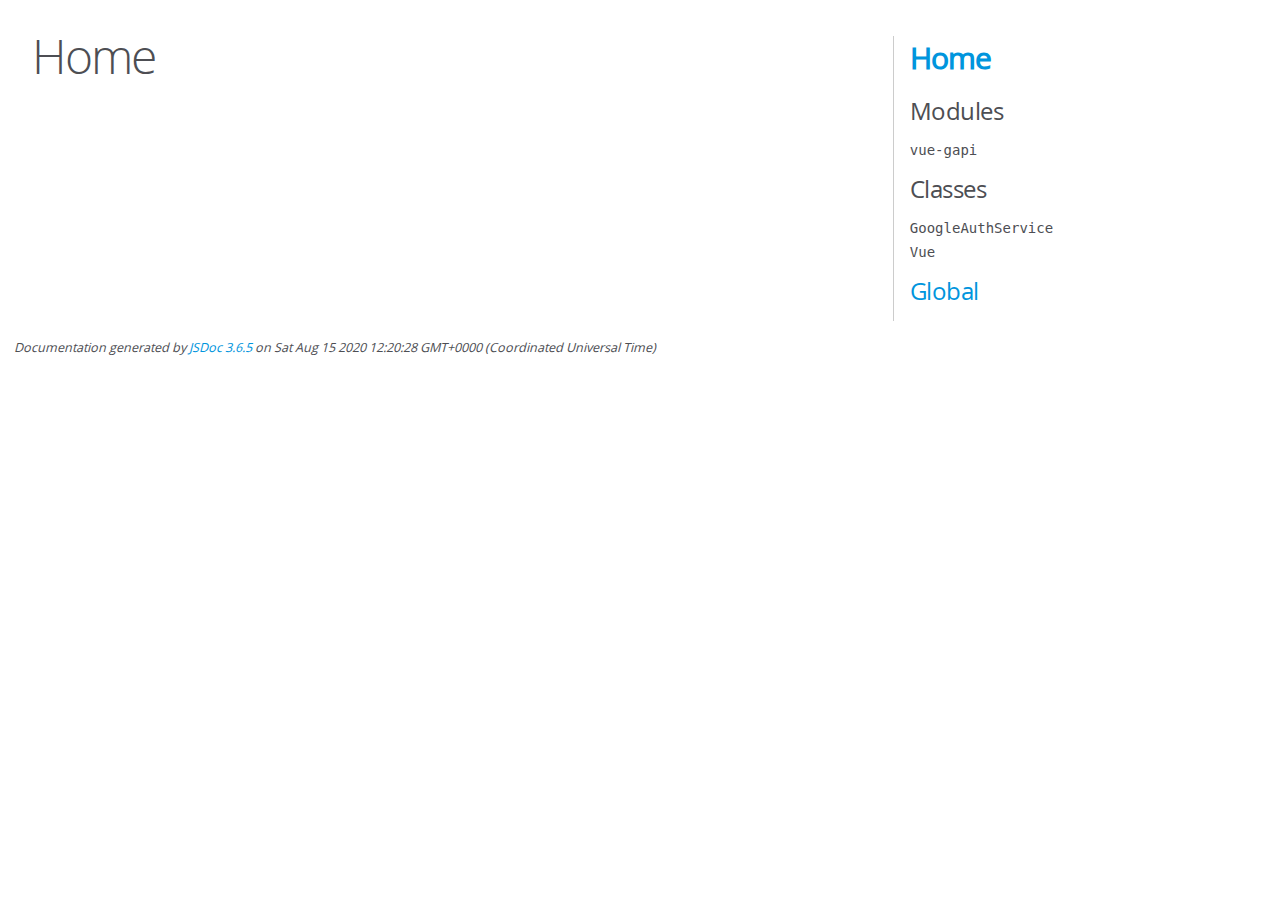
==== index.html @ 387980b5 "deploy: 84fd0c961d3b32c28e4f4c98e8c15aa52919870b" ====
<!DOCTYPE html>
<html lang="en">
<head>
    <meta charset="utf-8">
    <title>JSDoc: Home</title>

    <script src="scripts/prettify/prettify.js"> </script>
    <script src="scripts/prettify/lang-css.js"> </script>
    <!--[if lt IE 9]>
      <script src="//html5shiv.googlecode.com/svn/trunk/html5.js"></script>
    <![endif]-->
    <link type="text/css" rel="stylesheet" href="styles/prettify-tomorrow.css">
    <link type="text/css" rel="stylesheet" href="styles/jsdoc-default.css">
</head>

<body>

<div id="main">

    <h1 class="page-title">Home</h1>

    



    


    <h3> </h3>










    









</div>

<nav>
    <h2><a href="index.html">Home</a></h2><h3>Modules</h3><ul><li><a href="module-vue-gapi.html">vue-gapi</a></li></ul><h3>Classes</h3><ul><li><a href="GoogleAuthService.html">GoogleAuthService</a></li><li><a href="Vue.html">Vue</a></li></ul><h3><a href="global.html">Global</a></h3>
</nav>

<br class="clear">

<footer>
    Documentation generated by <a href="https://github.com/jsdoc/jsdoc">JSDoc 3.6.5</a> on Sat Aug 15 2020 12:20:28 GMT+0000 (Coordinated Universal Time)
</footer>

<script> prettyPrint(); </script>
<script src="scripts/linenumber.js"> </script>
</body>
</html>
---- styles/prettify-tomorrow.css ----
/* Tomorrow Theme */
/* Original theme - https://github.com/chriskempson/tomorrow-theme */
/* Pretty printing styles. Used with prettify.js. */
/* SPAN elements with the classes below are added by prettyprint. */
/* plain text */
.pln {
  color: #4d4d4c; }

@media screen {
  /* string content */
  .str {
    color: #718c00; }

  /* a keyword */
  .kwd {
    color: #8959a8; }

  /* a comment */
  .com {
    color: #8e908c; }

  /* a type name */
  .typ {
    color: #4271ae; }

  /* a literal value */
  .lit {
    color: #f5871f; }

  /* punctuation */
  .pun {
    color: #4d4d4c; }

  /* lisp open bracket */
  .opn {
    color: #4d4d4c; }

  /* lisp close bracket */
  .clo {
    color: #4d4d4c; }

  /* a markup tag name */
  .tag {
    color: #c82829; }

  /* a markup attribute name */
  .atn {
    color: #f5871f; }

  /* a markup attribute value */
  .atv {
    color: #3e999f; }

  /* a declaration */
  .dec {
    color: #f5871f; }

  /* a variable name */
  .var {
    color: #c82829; }

  /* a function name */
  .fun {
    color: #4271ae; } }
/* Use higher contrast and text-weight for printable form. */
@media print, projection {
  .str {
    color: #060; }

  .kwd {
    color: #006;
    font-weight: bold; }

  .com {
    color: #600;
    font-style: italic; }

  .typ {
    color: #404;
    font-weight: bold; }

  .lit {
    color: #044; }

  .pun, .opn, .clo {
    color: #440; }

  .tag {
    color: #006;
    font-weight: bold; }

  .atn {
    color: #404; }

  .atv {
    color: #060; } }
/* Style */
/*
pre.prettyprint {
  background: white;
  font-family: Consolas, Monaco, 'Andale Mono', monospace;
  font-size: 12px;
  line-height: 1.5;
  border: 1px solid #ccc;
  padding: 10px; }
*/

/* Specify class=linenums on a pre to get line numbering */
ol.linenums {
  margin-top: 0;
  margin-bottom: 0; }

/* IE indents via margin-left */
li.L0,
li.L1,
li.L2,
li.L3,
li.L4,
li.L5,
li.L6,
li.L7,
li.L8,
li.L9 {
  /* */ }

/* Alternate shading for lines */
li.L1,
li.L3,
li.L5,
li.L7,
li.L9 {
  /* */ }
---- styles/jsdoc-default.css ----
@font-face {
    font-family: 'Open Sans';
    font-weight: normal;
    font-style: normal;
    src: url('../fonts/OpenSans-Regular-webfont.eot');
    src:
        local('Open Sans'),
        local('OpenSans'),
        url('../fonts/OpenSans-Regular-webfont.eot?#iefix') format('embedded-opentype'),
        url('../fonts/OpenSans-Regular-webfont.woff') format('woff'),
        url('../fonts/OpenSans-Regular-webfont.svg#open_sansregular') format('svg');
}

@font-face {
    font-family: 'Open Sans Light';
    font-weight: normal;
    font-style: normal;
    src: url('../fonts/OpenSans-Light-webfont.eot');
    src:
        local('Open Sans Light'),
        local('OpenSans Light'),
        url('../fonts/OpenSans-Light-webfont.eot?#iefix') format('embedded-opentype'),
        url('../fonts/OpenSans-Light-webfont.woff') format('woff'),
        url('../fonts/OpenSans-Light-webfont.svg#open_sanslight') format('svg');
}

html
{
    overflow: auto;
    background-color: #fff;
    font-size: 14px;
}

body
{
    font-family: 'Open Sans', sans-serif;
    line-height: 1.5;
    color: #4d4e53;
    background-color: white;
}

a, a:visited, a:active {
    color: #0095dd;
    text-decoration: none;
}

a:hover {
    text-decoration: underline;
}

header
{
    display: block;
    padding: 0px 4px;
}

tt, code, kbd, samp {
    font-family: Consolas, Monaco, 'Andale Mono', monospace;
}

.class-description {
    font-size: 130%;
    line-height: 140%;
    margin-bottom: 1em;
    margin-top: 1em;
}

.class-description:empty {
    margin: 0;
}

#main {
    float: left;
    width: 70%;
}

article dl {
    margin-bottom: 40px;
}

article img {
  max-width: 100%;
}

section
{
    display: block;
    background-color: #fff;
    padding: 12px 24px;
    border-bottom: 1px solid #ccc;
    margin-right: 30px;
}

.variation {
    display: none;
}

.signature-attributes {
    font-size: 60%;
    color: #aaa;
    font-style: italic;
    font-weight: lighter;
}

nav
{
    display: block;
    float: right;
    margin-top: 28px;
    width: 30%;
    box-sizing: border-box;
    border-left: 1px solid #ccc;
    padding-left: 16px;
}

nav ul {
    font-family: 'Lucida Grande', 'Lucida Sans Unicode', arial, sans-serif;
    font-size: 100%;
    line-height: 17px;
    padding: 0;
    margin: 0;
    list-style-type: none;
}

nav ul a, nav ul a:visited, nav ul a:active {
    font-family: Consolas, Monaco, 'Andale Mono', monospace;
    line-height: 18px;
    color: #4D4E53;
}

nav h3 {
    margin-top: 12px;
}

nav li {
    margin-top: 6px;
}

footer {
    display: block;
    padding: 6px;
    margin-top: 12px;
    font-style: italic;
    font-size: 90%;
}

h1, h2, h3, h4 {
    font-weight: 200;
    margin: 0;
}

h1
{
    font-family: 'Open Sans Light', sans-serif;
    font-size: 48px;
    letter-spacing: -2px;
    margin: 12px 24px 20px;
}

h2, h3.subsection-title
{
    font-size: 30px;
    font-weight: 700;
    letter-spacing: -1px;
    margin-bottom: 12px;
}

h3
{
    font-size: 24px;
    letter-spacing: -0.5px;
    margin-bottom: 12px;
}

h4
{
    font-size: 18px;
    letter-spacing: -0.33px;
    margin-bottom: 12px;
    color: #4d4e53;
}

h5, .container-overview .subsection-title
{
    font-size: 120%;
    font-weight: bold;
    letter-spacing: -0.01em;
    margin: 8px 0 3px 0;
}

h6
{
    font-size: 100%;
    letter-spacing: -0.01em;
    margin: 6px 0 3px 0;
    font-style: italic;
}

table
{
    border-spacing: 0;
    border: 0;
    border-collapse: collapse;
}

td, th
{
    border: 1px solid #ddd;
    margin: 0px;
    text-align: left;
    vertical-align: top;
    padding: 4px 6px;
    display: table-cell;
}

thead tr
{
    background-color: #ddd;
    font-weight: bold;
}

th { border-right: 1px solid #aaa; }
tr > th:last-child { border-right: 1px solid #ddd; }

.ancestors, .attribs { color: #999; }
.ancestors a, .attribs a
{
    color: #999 !important;
    text-decoration: none;
}

.clear
{
    clear: both;
}

.important
{
    font-weight: bold;
    color: #950B02;
}

.yes-def {
    text-indent: -1000px;
}

.type-signature {
    color: #aaa;
}

.name, .signature {
    font-family: Consolas, Monaco, 'Andale Mono', monospace;
}

.details { margin-top: 14px; border-left: 2px solid #DDD; }
.details dt { width: 120px; float: left; padding-left: 10px;  padding-top: 6px; }
.details dd { margin-left: 70px; }
.details ul { margin: 0; }
.details ul { list-style-type: none; }
.details li { margin-left: 30px; padding-top: 6px; }
.details pre.prettyprint { margin: 0 }
.details .object-value { padding-top: 0; }

.description {
    margin-bottom: 1em;
    margin-top: 1em;
}

.code-caption
{
    font-style: italic;
    font-size: 107%;
    margin: 0;
}

.source
{
    border: 1px solid #ddd;
    width: 80%;
    overflow: auto;
}

.prettyprint.source {
    width: inherit;
}

.source code
{
    font-size: 100%;
    line-height: 18px;
    display: block;
    padding: 4px 12px;
    margin: 0;
    background-color: #fff;
    color: #4D4E53;
}

.prettyprint code span.line
{
  display: inline-block;
}

.prettyprint.linenums
{
  padding-left: 70px;
  -webkit-user-select: none;
  -moz-user-select: none;
  -ms-user-select: none;
  user-select: none;
}

.prettyprint.linenums ol
{
  padding-left: 0;
}

.prettyprint.linenums li
{
  border-left: 3px #ddd solid;
}

.prettyprint.linenums li.selected,
.prettyprint.linenums li.selected *
{
  background-color: lightyellow;
}

.prettyprint.linenums li *
{
  -webkit-user-select: text;
  -moz-user-select: text;
  -ms-user-select: text;
  user-select: text;
}

.params .name, .props .name, .name code {
    color: #4D4E53;
    font-family: Consolas, Monaco, 'Andale Mono', monospace;
    font-size: 100%;
}

.params td.description > p:first-child,
.props td.description > p:first-child
{
    margin-top: 0;
    padding-top: 0;
}

.params td.description > p:last-child,
.props td.description > p:last-child
{
    margin-bottom: 0;
    padding-bottom: 0;
}

.disabled {
    color: #454545;
}
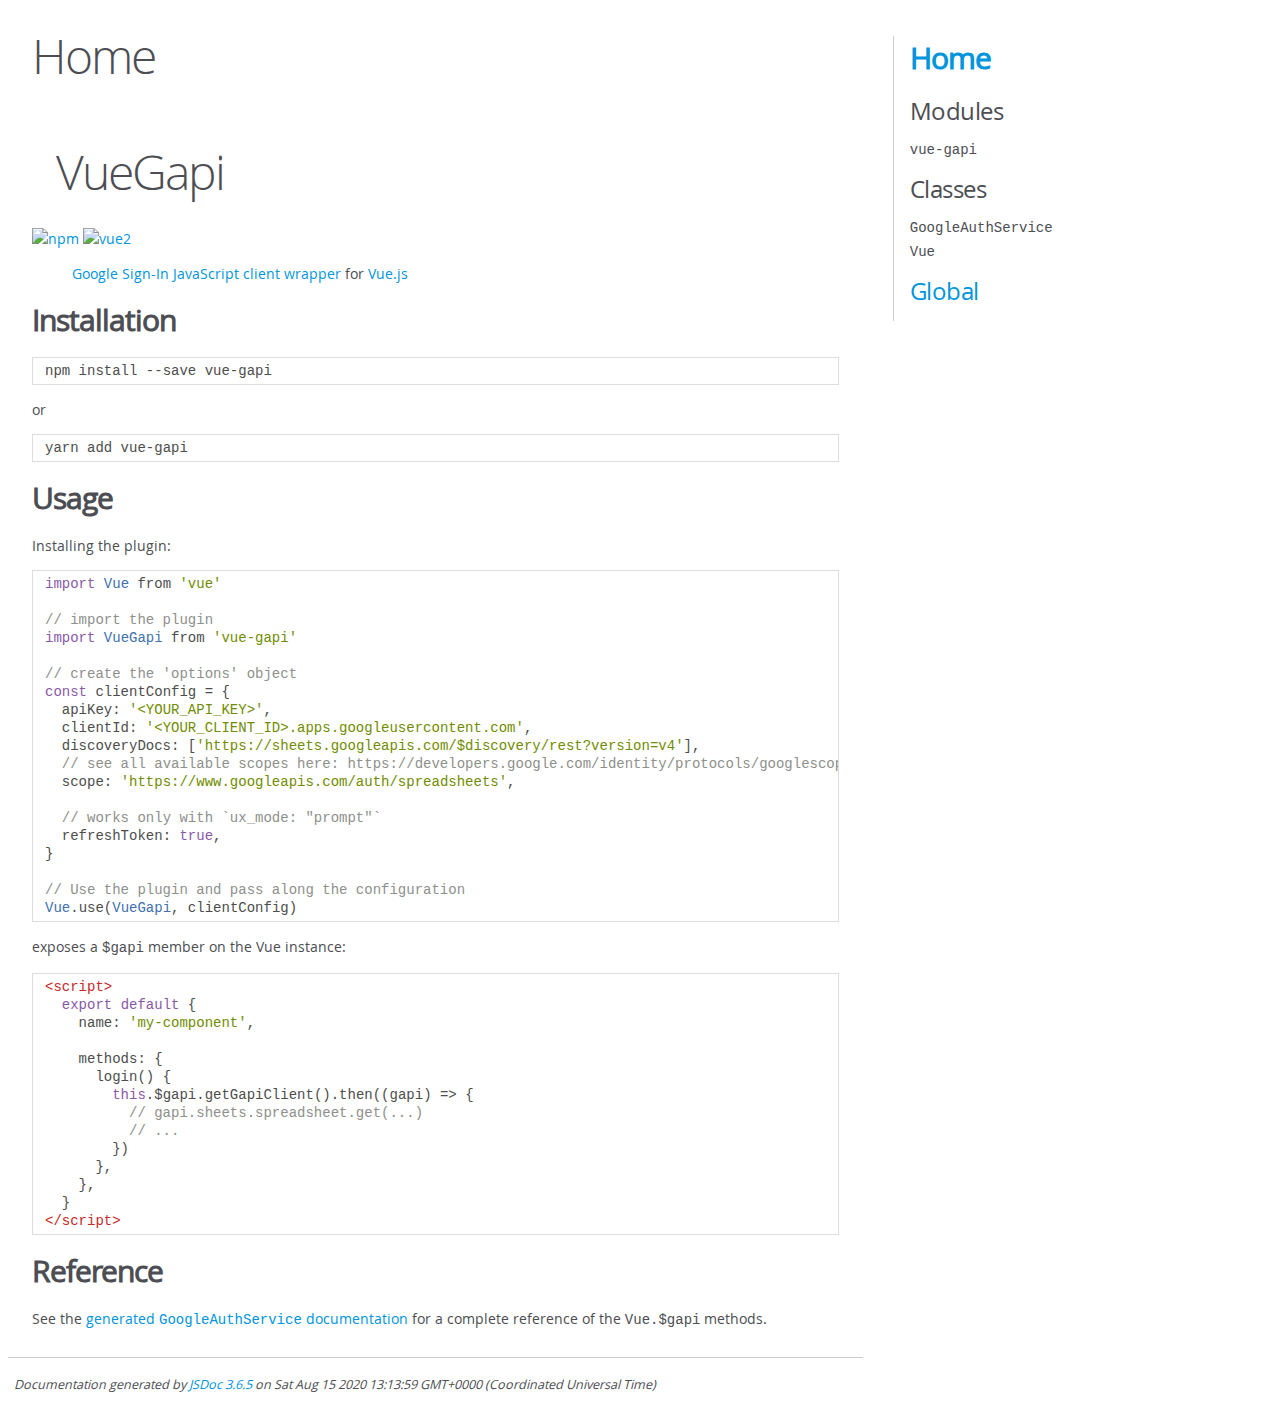
==== commit a07c7d15: "deploy: 33e2c3df6f1a7918d805e87d546f3a8f64fcd9fc" ====
--- a/index.html
+++ b/index.html
@@ -42,6 +42,61 @@
 
 
 
+    <section>
+        <article><h1>VueGapi</h1>
+<p><a href="https://www.npmjs.com/package/vue-gapi"><img src="https://img.shields.io/npm/v/vue-gapi.svg" alt="npm"></a> <a href="https://vuejs.org/"><img src="https://img.shields.io/badge/vue-2.x-brightgreen.svg" alt="vue2"></a></p>
+<blockquote>
+<p><a href="https://developers.google.com/identity/sign-in/web/reference">Google Sign-In JavaScript client wrapper</a> for <a href="https://vuejs.org/">Vue.js</a></p>
+</blockquote>
+<h2>Installation</h2>
+<pre class="prettyprint source lang-bash"><code>npm install --save vue-gapi
+</code></pre>
+<p>or</p>
+<pre class="prettyprint source"><code>yarn add vue-gapi
+</code></pre>
+<h2>Usage</h2>
+<p>Installing the plugin:</p>
+<pre class="prettyprint source lang-js"><code>import Vue from 'vue'
+
+// import the plugin
+import VueGapi from 'vue-gapi'
+
+// create the 'options' object
+const clientConfig = {
+  apiKey: '&lt;YOUR_API_KEY>',
+  clientId: '&lt;YOUR_CLIENT_ID>.apps.googleusercontent.com',
+  discoveryDocs: ['https://sheets.googleapis.com/$discovery/rest?version=v4'],
+  // see all available scopes here: https://developers.google.com/identity/protocols/googlescopes'
+  scope: 'https://www.googleapis.com/auth/spreadsheets',
+
+  // works only with `ux_mode: &quot;prompt&quot;`
+  refreshToken: true,
+}
+
+// Use the plugin and pass along the configuration
+Vue.use(VueGapi, clientConfig)
+</code></pre>
+<p>exposes a <code>$gapi</code> member on the Vue instance:</p>
+<pre class="prettyprint source lang-html"><code>&lt;script>
+  export default {
+    name: 'my-component',
+
+    methods: {
+      login() {
+        this.$gapi.getGapiClient().then((gapi) => {
+          // gapi.sheets.spreadsheet.get(...)
+          // ...
+        })
+      },
+    },
+  }
+&lt;/script>
+</code></pre>
+<h2>Reference</h2>
+<!-- @todo update link -->
+<p>See the <a href="https://namoscato.github.io/vue-gapi/GoogleAuthService.html">generated <code>GoogleAuthService</code> documentation</a> for a complete reference of the <code>Vue.$gapi</code> methods.</p></article>
+    </section>
+
 
 
 
@@ -56,7 +111,7 @@
 <br class="clear">
 
 <footer>
-    Documentation generated by <a href="https://github.com/jsdoc/jsdoc">JSDoc 3.6.5</a> on Sat Aug 15 2020 12:20:28 GMT+0000 (Coordinated Universal Time)
+    Documentation generated by <a href="https://github.com/jsdoc/jsdoc">JSDoc 3.6.5</a> on Sat Aug 15 2020 13:13:59 GMT+0000 (Coordinated Universal Time)
 </footer>
 
 <script> prettyPrint(); </script>
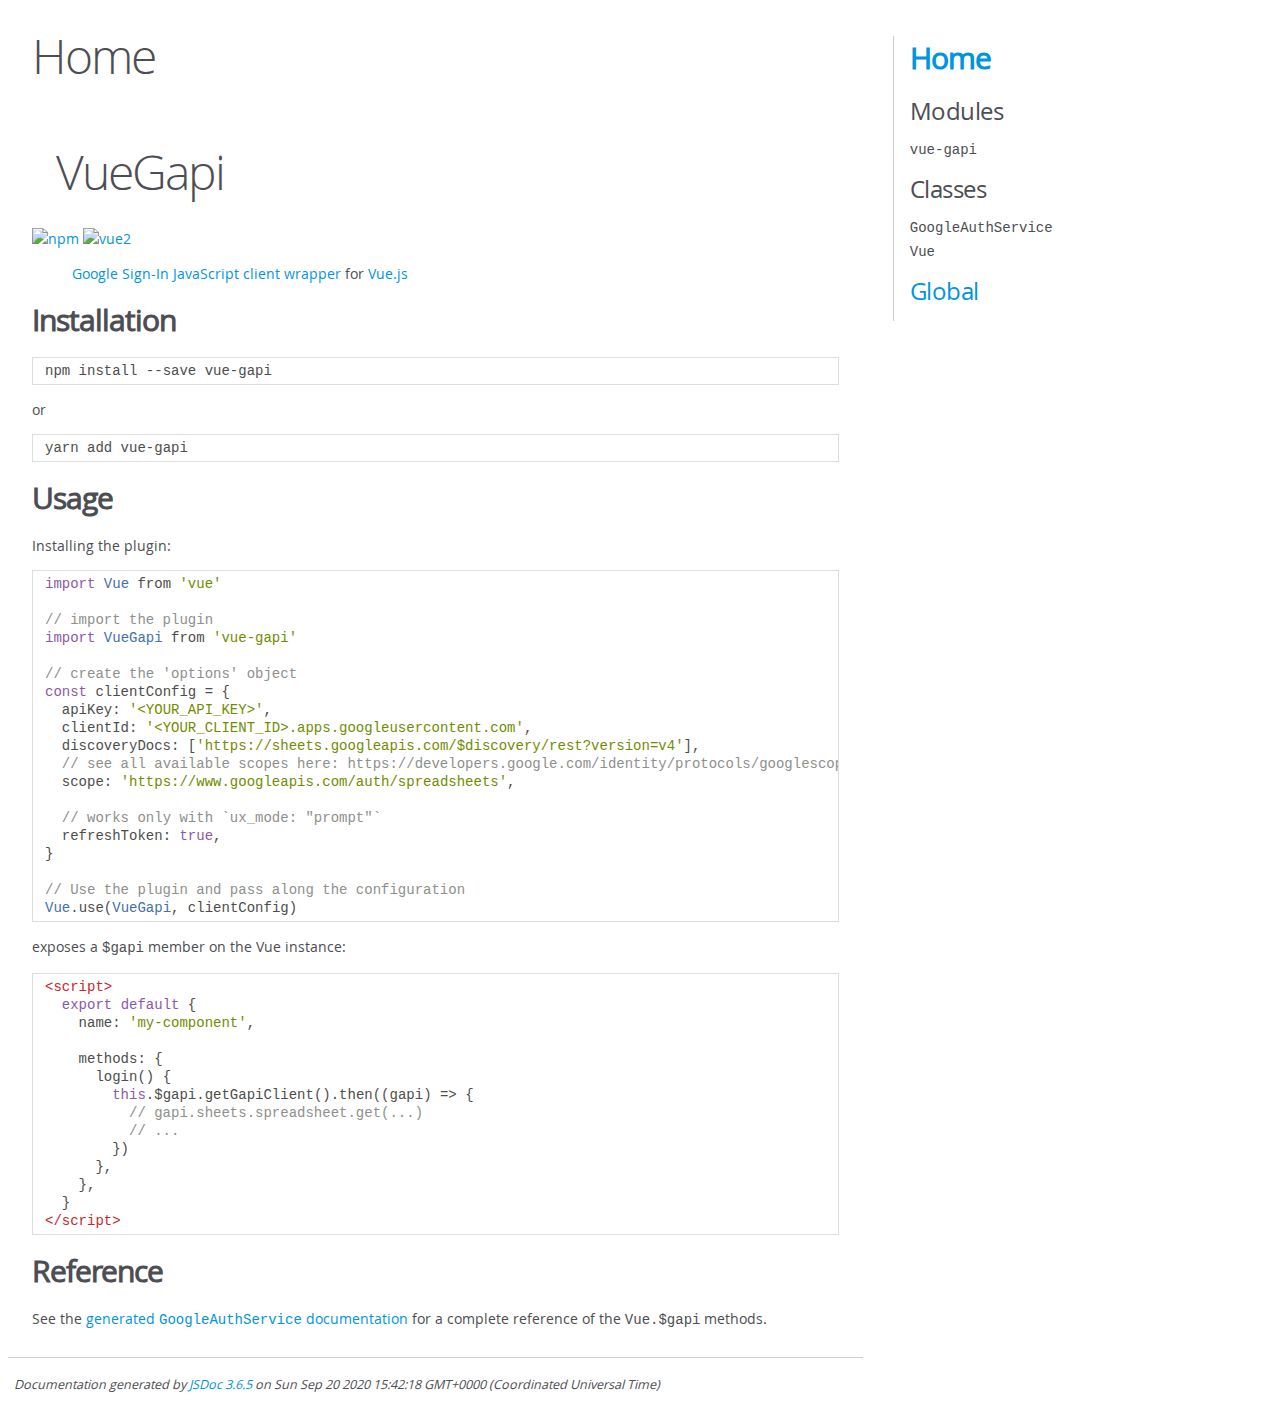
==== commit 0cb8a16d: "deploy: 1927c3d596596383c5eb99fedc2cf596d6e7f01b" ====
--- a/index.html
+++ b/index.html
@@ -111,7 +111,7 @@
 <br class="clear">
 
 <footer>
-    Documentation generated by <a href="https://github.com/jsdoc/jsdoc">JSDoc 3.6.5</a> on Sat Aug 15 2020 13:13:59 GMT+0000 (Coordinated Universal Time)
+    Documentation generated by <a href="https://github.com/jsdoc/jsdoc">JSDoc 3.6.5</a> on Sun Sep 20 2020 15:42:18 GMT+0000 (Coordinated Universal Time)
 </footer>
 
 <script> prettyPrint(); </script>
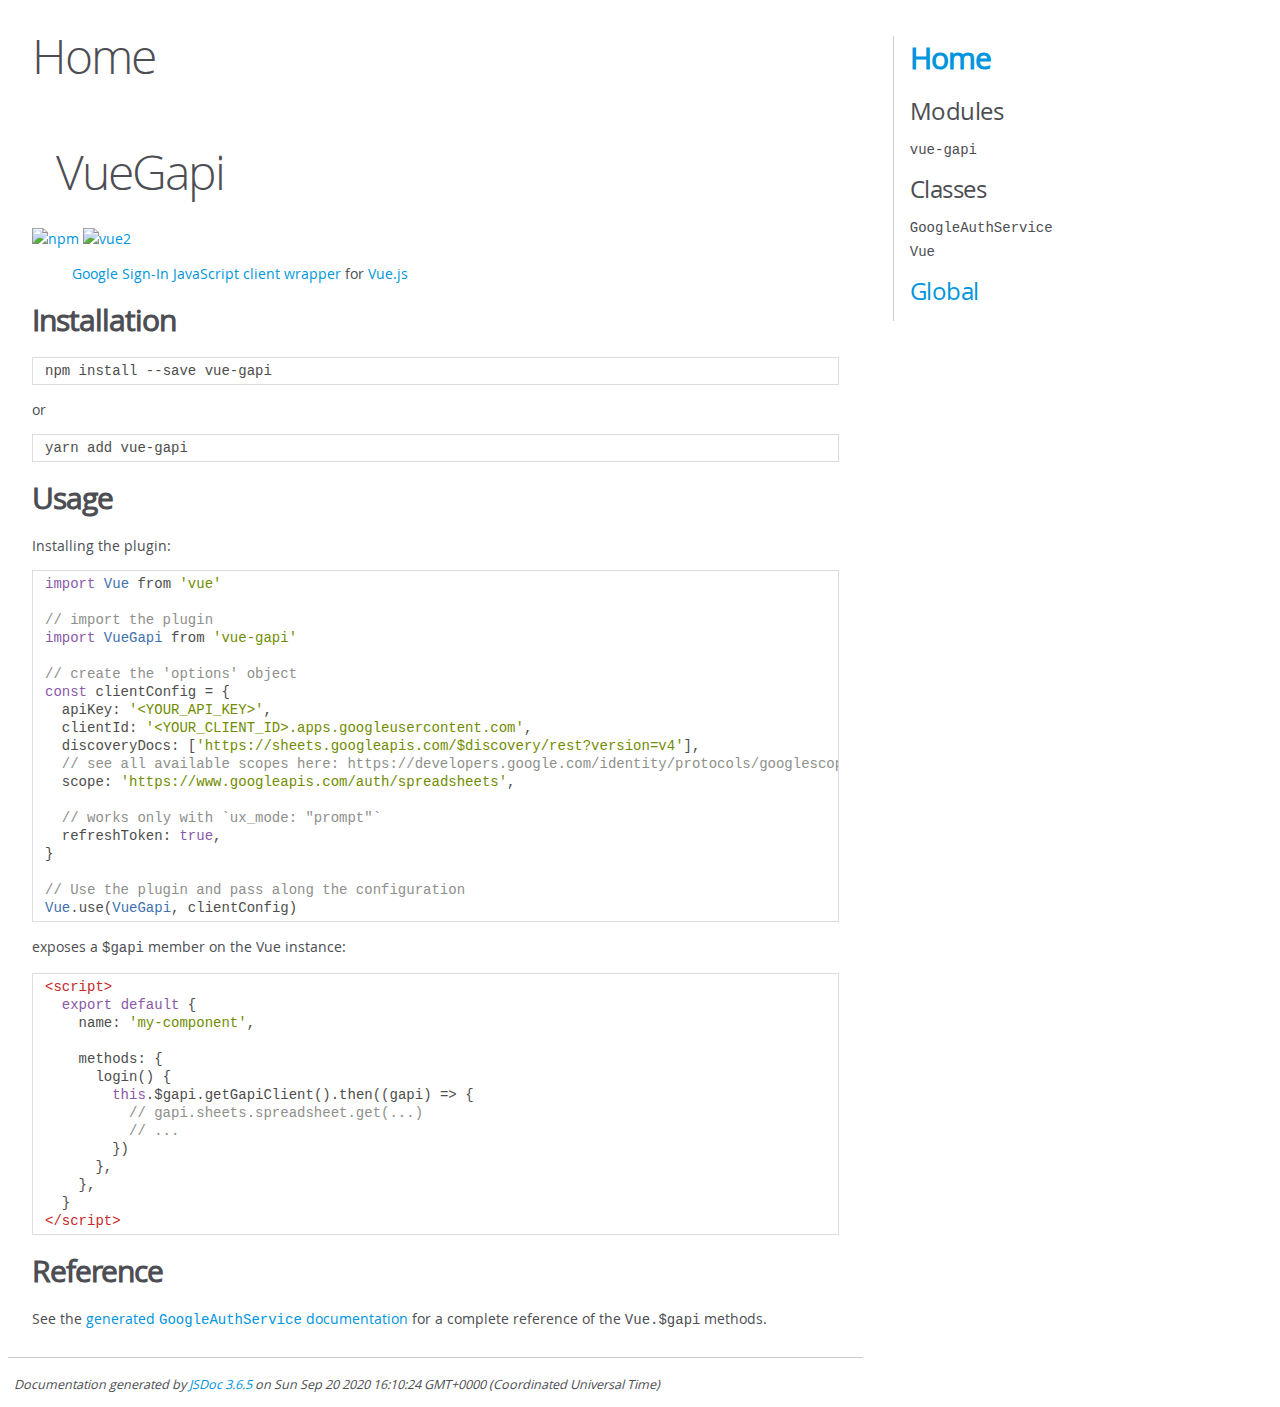
==== commit 3ccac3a2: "deploy: 5308004f0c1e186684737a20d3ce8e208bd0d031" ====
--- a/index.html
+++ b/index.html
@@ -111,7 +111,7 @@
 <br class="clear">
 
 <footer>
-    Documentation generated by <a href="https://github.com/jsdoc/jsdoc">JSDoc 3.6.5</a> on Sun Sep 20 2020 15:42:18 GMT+0000 (Coordinated Universal Time)
+    Documentation generated by <a href="https://github.com/jsdoc/jsdoc">JSDoc 3.6.5</a> on Sun Sep 20 2020 16:10:24 GMT+0000 (Coordinated Universal Time)
 </footer>
 
 <script> prettyPrint(); </script>
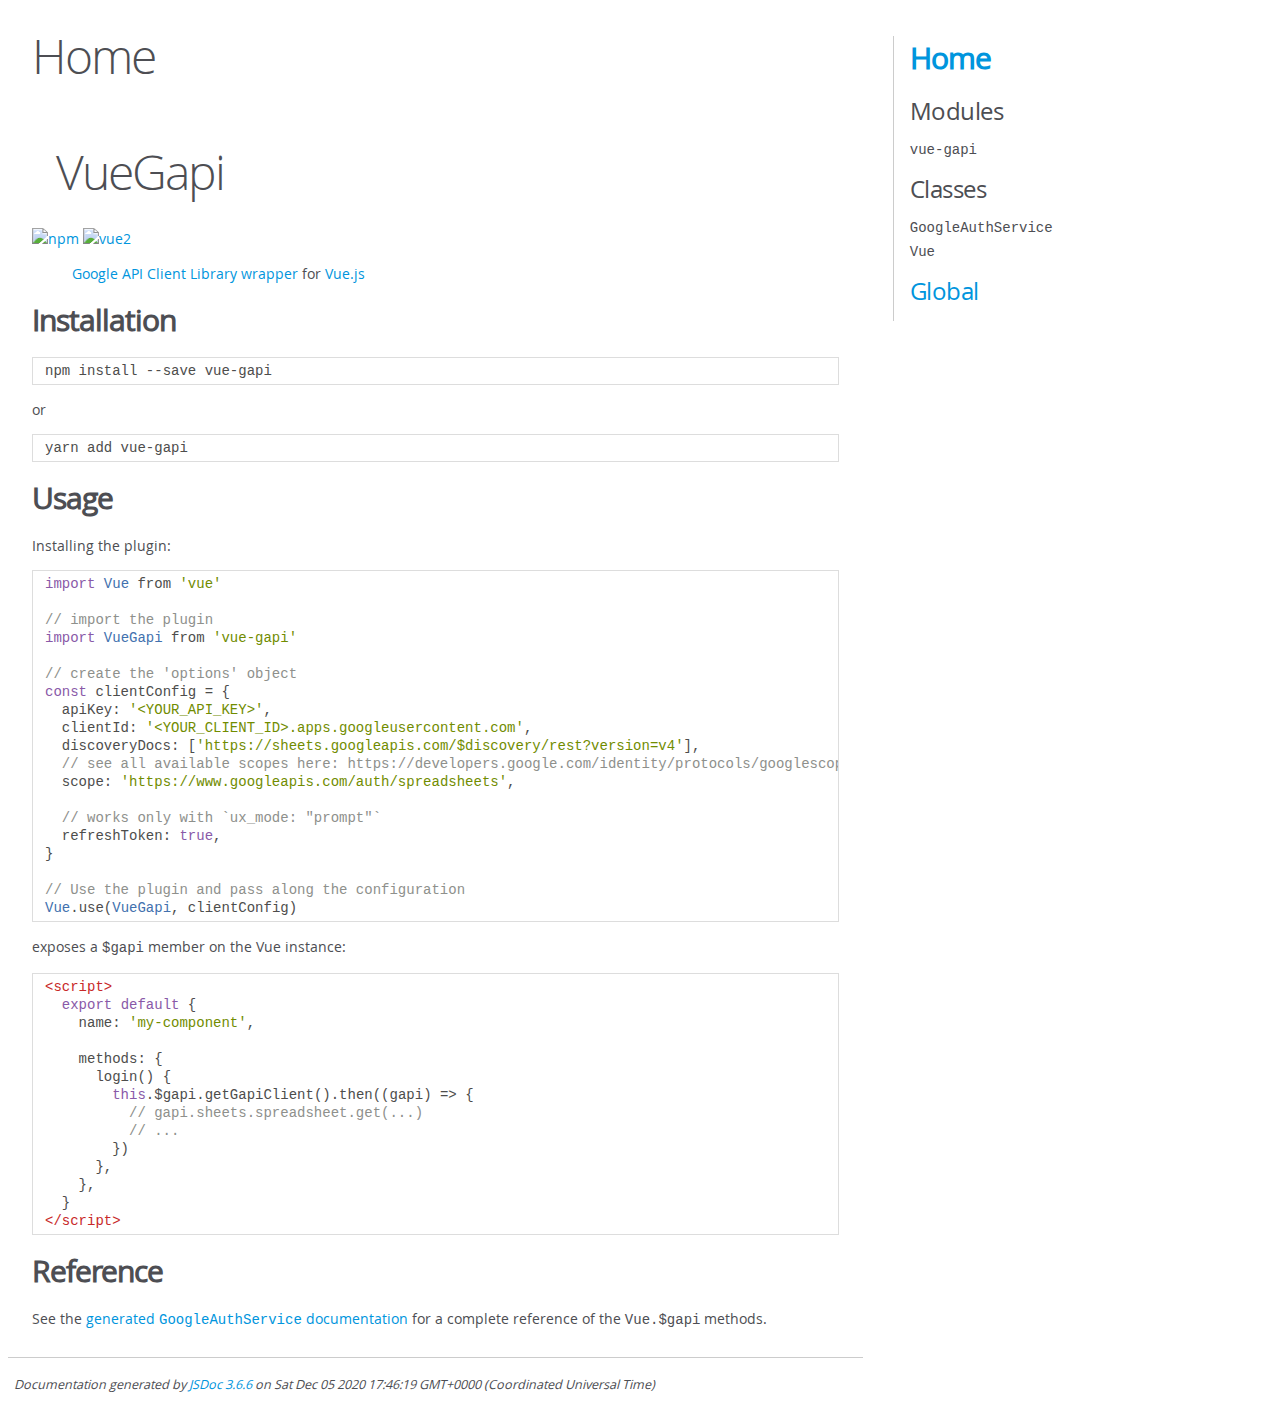
==== commit 9ad98042: "deploy: 14969e10fd4c3df9ec04384fdce01d39948d8080" ====
--- a/index.html
+++ b/index.html
@@ -46,7 +46,7 @@
         <article><h1>VueGapi</h1>
 <p><a href="https://www.npmjs.com/package/vue-gapi"><img src="https://img.shields.io/npm/v/vue-gapi.svg" alt="npm"></a> <a href="https://vuejs.org/"><img src="https://img.shields.io/badge/vue-2.x-brightgreen.svg" alt="vue2"></a></p>
 <blockquote>
-<p><a href="https://developers.google.com/identity/sign-in/web/reference">Google Sign-In JavaScript client wrapper</a> for <a href="https://vuejs.org/">Vue.js</a></p>
+<p><a href="https://developers.google.com/identity/sign-in/web/reference">Google API Client Library wrapper</a> for <a href="https://vuejs.org/">Vue.js</a></p>
 </blockquote>
 <h2>Installation</h2>
 <pre class="prettyprint source lang-bash"><code>npm install --save vue-gapi
@@ -94,7 +94,7 @@
 </code></pre>
 <h2>Reference</h2>
 <!-- @todo update link -->
-<p>See the <a href="https://namoscato.github.io/vue-gapi/GoogleAuthService.html">generated <code>GoogleAuthService</code> documentation</a> for a complete reference of the <code>Vue.$gapi</code> methods.</p></article>
+<p>See the <a href="https://vue-gapi.github.io/vue-gapi/GoogleAuthService.html">generated <code>GoogleAuthService</code> documentation</a> for a complete reference of the <code>Vue.$gapi</code> methods.</p></article>
     </section>
 
 
@@ -111,7 +111,7 @@
 <br class="clear">
 
 <footer>
-    Documentation generated by <a href="https://github.com/jsdoc/jsdoc">JSDoc 3.6.5</a> on Sun Sep 20 2020 16:10:24 GMT+0000 (Coordinated Universal Time)
+    Documentation generated by <a href="https://github.com/jsdoc/jsdoc">JSDoc 3.6.6</a> on Sat Dec 05 2020 17:46:19 GMT+0000 (Coordinated Universal Time)
 </footer>
 
 <script> prettyPrint(); </script>
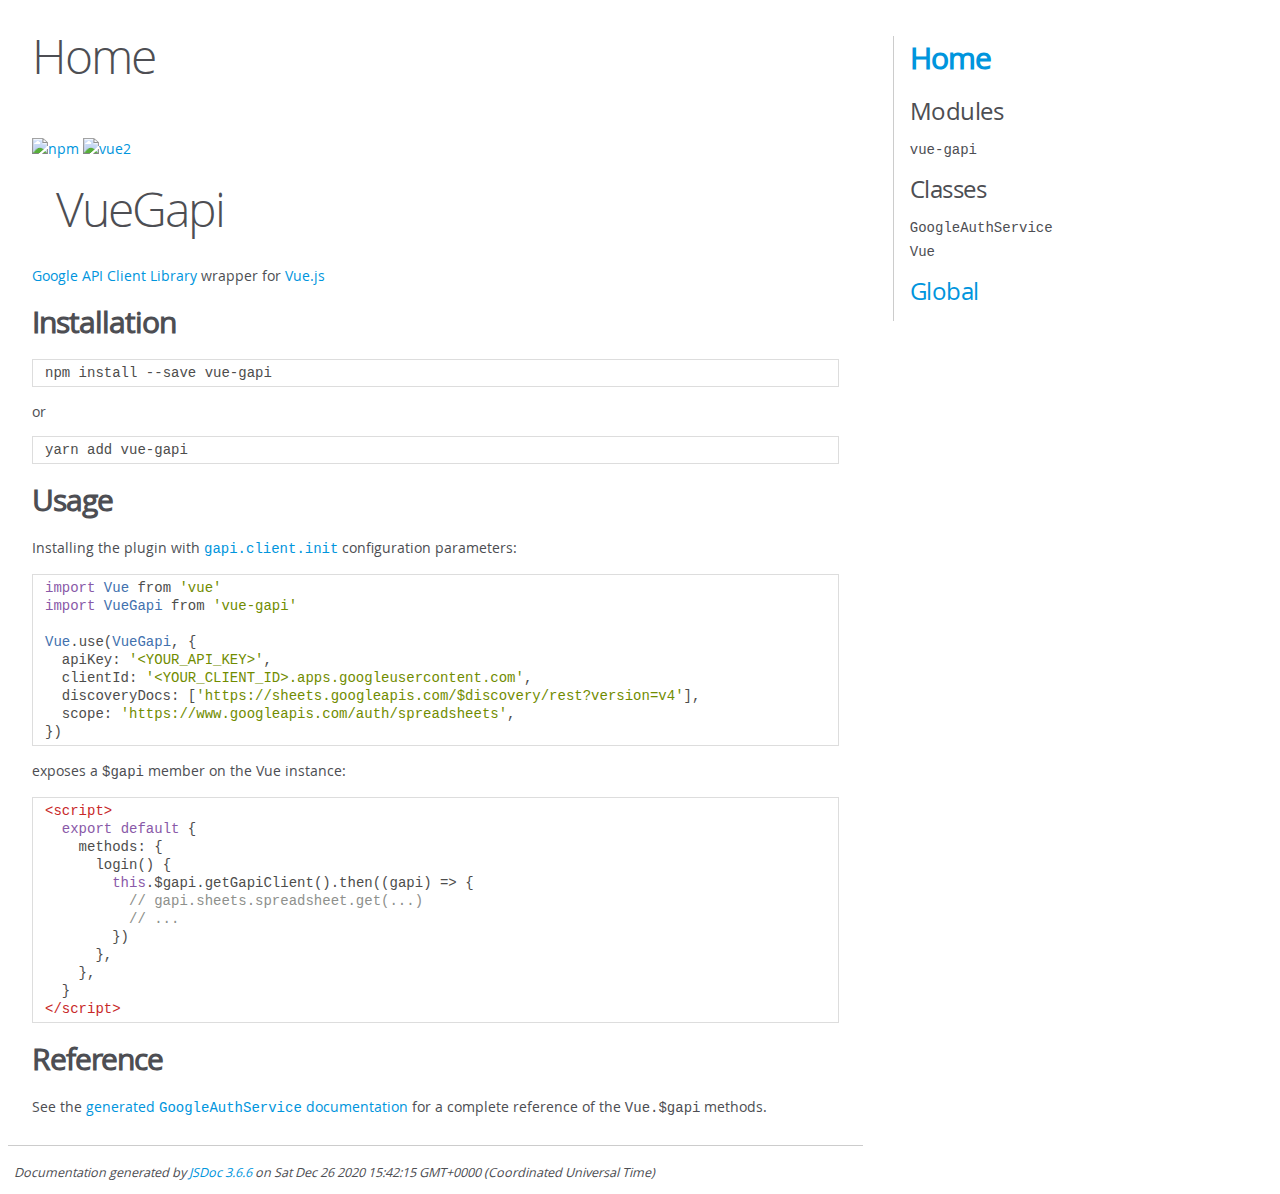
==== commit be0e796a: "deploy: 297c8222745bedcc9c711037060226b9ee46f47b" ====
--- a/index.html
+++ b/index.html
@@ -43,11 +43,9 @@
 
 
     <section>
-        <article><h1>VueGapi</h1>
-<p><a href="https://www.npmjs.com/package/vue-gapi"><img src="https://img.shields.io/npm/v/vue-gapi.svg" alt="npm"></a> <a href="https://vuejs.org/"><img src="https://img.shields.io/badge/vue-2.x-brightgreen.svg" alt="vue2"></a></p>
-<blockquote>
-<p><a href="https://developers.google.com/identity/sign-in/web/reference">Google API Client Library wrapper</a> for <a href="https://vuejs.org/">Vue.js</a></p>
-</blockquote>
+        <article><p><a href="https://www.npmjs.com/package/vue-gapi"><img src="https://img.shields.io/npm/v/vue-gapi.svg" alt="npm"></a> <a href="https://vuejs.org/"><img src="https://img.shields.io/badge/vue-2.x-brightgreen.svg" alt="vue2"></a></p>
+<h1>VueGapi</h1>
+<p><a href="https://github.com/google/google-api-javascript-client">Google API Client Library</a> wrapper for <a href="https://vuejs.org/">Vue.js</a></p>
 <h2>Installation</h2>
 <pre class="prettyprint source lang-bash"><code>npm install --save vue-gapi
 </code></pre>
@@ -55,32 +53,20 @@
 <pre class="prettyprint source"><code>yarn add vue-gapi
 </code></pre>
 <h2>Usage</h2>
-<p>Installing the plugin:</p>
+<p>Installing the plugin with <a href="https://github.com/google/google-api-javascript-client/blob/master/docs/reference.md#----gapiclientinitargs--"><code>gapi.client.init</code></a> configuration parameters:</p>
 <pre class="prettyprint source lang-js"><code>import Vue from 'vue'
-
-// import the plugin
 import VueGapi from 'vue-gapi'
 
-// create the 'options' object
-const clientConfig = {
+Vue.use(VueGapi, {
   apiKey: '&lt;YOUR_API_KEY>',
   clientId: '&lt;YOUR_CLIENT_ID>.apps.googleusercontent.com',
   discoveryDocs: ['https://sheets.googleapis.com/$discovery/rest?version=v4'],
-  // see all available scopes here: https://developers.google.com/identity/protocols/googlescopes'
   scope: 'https://www.googleapis.com/auth/spreadsheets',
-
-  // works only with `ux_mode: &quot;prompt&quot;`
-  refreshToken: true,
-}
-
-// Use the plugin and pass along the configuration
-Vue.use(VueGapi, clientConfig)
+})
 </code></pre>
 <p>exposes a <code>$gapi</code> member on the Vue instance:</p>
 <pre class="prettyprint source lang-html"><code>&lt;script>
   export default {
-    name: 'my-component',
-
     methods: {
       login() {
         this.$gapi.getGapiClient().then((gapi) => {
@@ -93,7 +79,6 @@
 &lt;/script>
 </code></pre>
 <h2>Reference</h2>
-<!-- @todo update link -->
 <p>See the <a href="https://vue-gapi.github.io/vue-gapi/GoogleAuthService.html">generated <code>GoogleAuthService</code> documentation</a> for a complete reference of the <code>Vue.$gapi</code> methods.</p></article>
     </section>
 
@@ -111,7 +96,7 @@
 <br class="clear">
 
 <footer>
-    Documentation generated by <a href="https://github.com/jsdoc/jsdoc">JSDoc 3.6.6</a> on Sat Dec 05 2020 17:46:19 GMT+0000 (Coordinated Universal Time)
+    Documentation generated by <a href="https://github.com/jsdoc/jsdoc">JSDoc 3.6.6</a> on Sat Dec 26 2020 15:42:15 GMT+0000 (Coordinated Universal Time)
 </footer>
 
 <script> prettyPrint(); </script>
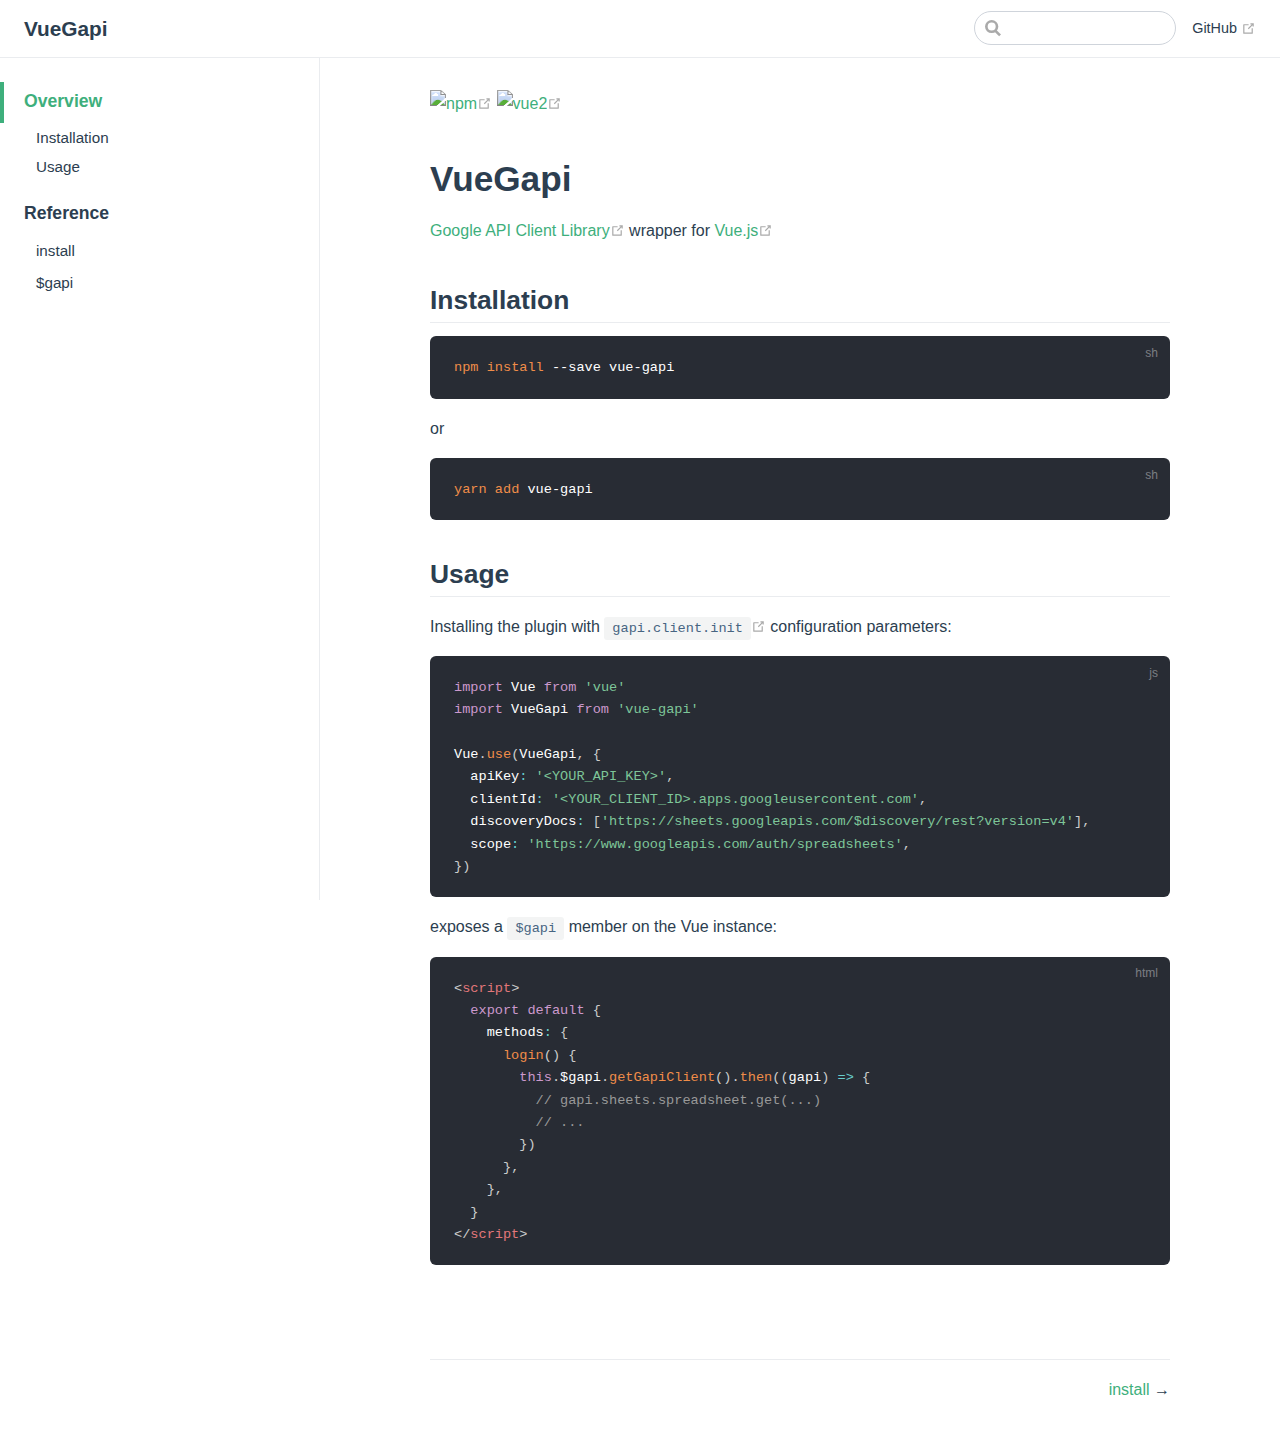
==== commit 15be04fd: "deploy: 290273f44a1b75b603dda6698bdb06c14efae169" ====
--- a/index.html
+++ b/index.html
@@ -1,105 +1,49 @@
 <!DOCTYPE html>
-<html lang="en">
-<head>
+<html lang="en-US">
+  <head>
     <meta charset="utf-8">
-    <title>JSDoc: Home</title>
+    <meta name="viewport" content="width=device-width,initial-scale=1">
+    <title>VueGapi</title>
+    <meta name="generator" content="VuePress 1.7.1">
+    
+    <meta name="description" content="Google API Client Library wrapper for Vue.js">
+    
+    <link rel="preload" href="/assets/css/0.styles.992cb7aa.css" as="style"><link rel="preload" href="/assets/js/app.7afa5086.js" as="script"><link rel="preload" href="/assets/js/2.44a753d8.js" as="script"><link rel="preload" href="/assets/js/8.fcae5164.js" as="script"><link rel="prefetch" href="/assets/js/3.d9ef3586.js"><link rel="prefetch" href="/assets/js/4.09fd2c39.js"><link rel="prefetch" href="/assets/js/5.fc791712.js"><link rel="prefetch" href="/assets/js/6.ffe6f60a.js"><link rel="prefetch" href="/assets/js/7.d53d8c45.js"><link rel="prefetch" href="/assets/js/9.aefeeb3e.js">
+    <link rel="stylesheet" href="/assets/css/0.styles.992cb7aa.css">
+  </head>
+  <body>
+    <div id="app" data-server-rendered="true"><div class="theme-container"><header class="navbar"><div class="sidebar-button"><svg xmlns="http://www.w3.org/2000/svg" aria-hidden="true" role="img" viewBox="0 0 448 512" class="icon"><path fill="currentColor" d="M436 124H12c-6.627 0-12-5.373-12-12V80c0-6.627 5.373-12 12-12h424c6.627 0 12 5.373 12 12v32c0 6.627-5.373 12-12 12zm0 160H12c-6.627 0-12-5.373-12-12v-32c0-6.627 5.373-12 12-12h424c6.627 0 12 5.373 12 12v32c0 6.627-5.373 12-12 12zm0 160H12c-6.627 0-12-5.373-12-12v-32c0-6.627 5.373-12 12-12h424c6.627 0 12 5.373 12 12v32c0 6.627-5.373 12-12 12z"></path></svg></div> <a href="/" aria-current="page" class="home-link router-link-exact-active router-link-active"><!----> <span class="site-name">VueGapi</span></a> <div class="links"><div class="search-box"><input aria-label="Search" autocomplete="off" spellcheck="false" value=""> <!----></div> <nav class="nav-links can-hide"><div class="nav-item"><a href="https://github.com/vue-gapi/vue-gapi" target="_blank" rel="noopener noreferrer" class="nav-link external">
+  GitHub
+  <span><svg xmlns="http://www.w3.org/2000/svg" aria-hidden="true" focusable="false" x="0px" y="0px" viewBox="0 0 100 100" width="15" height="15" class="icon outbound"><path fill="currentColor" d="M18.8,85.1h56l0,0c2.2,0,4-1.8,4-4v-32h-8v28h-48v-48h28v-8h-32l0,0c-2.2,0-4,1.8-4,4v56C14.8,83.3,16.6,85.1,18.8,85.1z"></path> <polygon fill="currentColor" points="45.7,48.7 51.3,54.3 77.2,28.5 77.2,37.2 85.2,37.2 85.2,14.9 62.8,14.9 62.8,22.9 71.5,22.9"></polygon></svg> <span class="sr-only">(opens new window)</span></span></a></div> <!----></nav></div></header> <div class="sidebar-mask"></div> <aside class="sidebar"><nav class="nav-links"><div class="nav-item"><a href="https://github.com/vue-gapi/vue-gapi" target="_blank" rel="noopener noreferrer" class="nav-link external">
+  GitHub
+  <span><svg xmlns="http://www.w3.org/2000/svg" aria-hidden="true" focusable="false" x="0px" y="0px" viewBox="0 0 100 100" width="15" height="15" class="icon outbound"><path fill="currentColor" d="M18.8,85.1h56l0,0c2.2,0,4-1.8,4-4v-32h-8v28h-48v-48h28v-8h-32l0,0c-2.2,0-4,1.8-4,4v56C14.8,83.3,16.6,85.1,18.8,85.1z"></path> <polygon fill="currentColor" points="45.7,48.7 51.3,54.3 77.2,28.5 77.2,37.2 85.2,37.2 85.2,14.9 62.8,14.9 62.8,22.9 71.5,22.9"></polygon></svg> <span class="sr-only">(opens new window)</span></span></a></div> <!----></nav>  <ul class="sidebar-links"><li><a href="/" aria-current="page" class="active sidebar-link">Overview</a><ul class="sidebar-sub-headers"><li class="sidebar-sub-header"><a href="/#installation" class="sidebar-link">Installation</a></li><li class="sidebar-sub-header"><a href="/#usage" class="sidebar-link">Usage</a></li></ul></li><li><section class="sidebar-group depth-0"><p class="sidebar-heading"><span>Reference</span> <!----></p> <ul class="sidebar-links sidebar-group-items"><li><a href="/_index.html" class="sidebar-link">install</a></li><li><a href="/GoogleAuthService/_index.html" class="sidebar-link">$gapi</a></li></ul></section></li></ul> </aside> <main class="page"> <div class="theme-default-content content__default"><p><a href="https://www.npmjs.com/package/vue-gapi" target="_blank" rel="noopener noreferrer"><img src="https://img.shields.io/npm/v/vue-gapi.svg" alt="npm"><span><svg xmlns="http://www.w3.org/2000/svg" aria-hidden="true" focusable="false" x="0px" y="0px" viewBox="0 0 100 100" width="15" height="15" class="icon outbound"><path fill="currentColor" d="M18.8,85.1h56l0,0c2.2,0,4-1.8,4-4v-32h-8v28h-48v-48h28v-8h-32l0,0c-2.2,0-4,1.8-4,4v56C14.8,83.3,16.6,85.1,18.8,85.1z"></path> <polygon fill="currentColor" points="45.7,48.7 51.3,54.3 77.2,28.5 77.2,37.2 85.2,37.2 85.2,14.9 62.8,14.9 62.8,22.9 71.5,22.9"></polygon></svg> <span class="sr-only">(opens new window)</span></span></a> <a href="https://vuejs.org/" target="_blank" rel="noopener noreferrer"><img src="https://img.shields.io/badge/vue-2.x-brightgreen.svg" alt="vue2"><span><svg xmlns="http://www.w3.org/2000/svg" aria-hidden="true" focusable="false" x="0px" y="0px" viewBox="0 0 100 100" width="15" height="15" class="icon outbound"><path fill="currentColor" d="M18.8,85.1h56l0,0c2.2,0,4-1.8,4-4v-32h-8v28h-48v-48h28v-8h-32l0,0c-2.2,0-4,1.8-4,4v56C14.8,83.3,16.6,85.1,18.8,85.1z"></path> <polygon fill="currentColor" points="45.7,48.7 51.3,54.3 77.2,28.5 77.2,37.2 85.2,37.2 85.2,14.9 62.8,14.9 62.8,22.9 71.5,22.9"></polygon></svg> <span class="sr-only">(opens new window)</span></span></a></p> <h1 id="vuegapi"><a href="#vuegapi" class="header-anchor">#</a> VueGapi</h1> <p><a href="https://github.com/google/google-api-javascript-client" target="_blank" rel="noopener noreferrer">Google API Client Library<span><svg xmlns="http://www.w3.org/2000/svg" aria-hidden="true" focusable="false" x="0px" y="0px" viewBox="0 0 100 100" width="15" height="15" class="icon outbound"><path fill="currentColor" d="M18.8,85.1h56l0,0c2.2,0,4-1.8,4-4v-32h-8v28h-48v-48h28v-8h-32l0,0c-2.2,0-4,1.8-4,4v56C14.8,83.3,16.6,85.1,18.8,85.1z"></path> <polygon fill="currentColor" points="45.7,48.7 51.3,54.3 77.2,28.5 77.2,37.2 85.2,37.2 85.2,14.9 62.8,14.9 62.8,22.9 71.5,22.9"></polygon></svg> <span class="sr-only">(opens new window)</span></span></a> wrapper for <a href="https://vuejs.org/" target="_blank" rel="noopener noreferrer">Vue.js<span><svg xmlns="http://www.w3.org/2000/svg" aria-hidden="true" focusable="false" x="0px" y="0px" viewBox="0 0 100 100" width="15" height="15" class="icon outbound"><path fill="currentColor" d="M18.8,85.1h56l0,0c2.2,0,4-1.8,4-4v-32h-8v28h-48v-48h28v-8h-32l0,0c-2.2,0-4,1.8-4,4v56C14.8,83.3,16.6,85.1,18.8,85.1z"></path> <polygon fill="currentColor" points="45.7,48.7 51.3,54.3 77.2,28.5 77.2,37.2 85.2,37.2 85.2,14.9 62.8,14.9 62.8,22.9 71.5,22.9"></polygon></svg> <span class="sr-only">(opens new window)</span></span></a></p> <h2 id="installation"><a href="#installation" class="header-anchor">#</a> Installation</h2> <div class="language-bash extra-class"><pre class="language-bash"><code><span class="token function">npm</span> <span class="token function">install</span> --save vue-gapi
+</code></pre></div><p>or</p> <div class="language-bash extra-class"><pre class="language-bash"><code><span class="token function">yarn</span> <span class="token function">add</span> vue-gapi
+</code></pre></div><h2 id="usage"><a href="#usage" class="header-anchor">#</a> Usage</h2> <p>Installing the plugin with <a href="https://github.com/google/google-api-javascript-client/blob/master/docs/reference.md#----gapiclientinitargs--" target="_blank" rel="noopener noreferrer"><code>gapi.client.init</code><span><svg xmlns="http://www.w3.org/2000/svg" aria-hidden="true" focusable="false" x="0px" y="0px" viewBox="0 0 100 100" width="15" height="15" class="icon outbound"><path fill="currentColor" d="M18.8,85.1h56l0,0c2.2,0,4-1.8,4-4v-32h-8v28h-48v-48h28v-8h-32l0,0c-2.2,0-4,1.8-4,4v56C14.8,83.3,16.6,85.1,18.8,85.1z"></path> <polygon fill="currentColor" points="45.7,48.7 51.3,54.3 77.2,28.5 77.2,37.2 85.2,37.2 85.2,14.9 62.8,14.9 62.8,22.9 71.5,22.9"></polygon></svg> <span class="sr-only">(opens new window)</span></span></a> configuration parameters:</p> <div class="language-js extra-class"><pre class="language-js"><code><span class="token keyword">import</span> Vue <span class="token keyword">from</span> <span class="token string">'vue'</span>
+<span class="token keyword">import</span> VueGapi <span class="token keyword">from</span> <span class="token string">'vue-gapi'</span>
 
-    <script src="scripts/prettify/prettify.js"> </script>
-    <script src="scripts/prettify/lang-css.js"> </script>
-    <!--[if lt IE 9]>
-      <script src="//html5shiv.googlecode.com/svn/trunk/html5.js"></script>
-    <![endif]-->
-    <link type="text/css" rel="stylesheet" href="styles/prettify-tomorrow.css">
-    <link type="text/css" rel="stylesheet" href="styles/jsdoc-default.css">
-</head>
-
-<body>
-
-<div id="main">
-
-    <h1 class="page-title">Home</h1>
-
-    
-
-
-
-    
-
-
-    <h3> </h3>
-
-
-
-
-
-
-
-
-
-
-    
-
-
-
-
-    <section>
-        <article><p><a href="https://www.npmjs.com/package/vue-gapi"><img src="https://img.shields.io/npm/v/vue-gapi.svg" alt="npm"></a> <a href="https://vuejs.org/"><img src="https://img.shields.io/badge/vue-2.x-brightgreen.svg" alt="vue2"></a></p>
-<h1>VueGapi</h1>
-<p><a href="https://github.com/google/google-api-javascript-client">Google API Client Library</a> wrapper for <a href="https://vuejs.org/">Vue.js</a></p>
-<h2>Installation</h2>
-<pre class="prettyprint source lang-bash"><code>npm install --save vue-gapi
-</code></pre>
-<p>or</p>
-<pre class="prettyprint source"><code>yarn add vue-gapi
-</code></pre>
-<h2>Usage</h2>
-<p>Installing the plugin with <a href="https://github.com/google/google-api-javascript-client/blob/master/docs/reference.md#----gapiclientinitargs--"><code>gapi.client.init</code></a> configuration parameters:</p>
-<pre class="prettyprint source lang-js"><code>import Vue from 'vue'
-import VueGapi from 'vue-gapi'
-
-Vue.use(VueGapi, {
-  apiKey: '&lt;YOUR_API_KEY>',
-  clientId: '&lt;YOUR_CLIENT_ID>.apps.googleusercontent.com',
-  discoveryDocs: ['https://sheets.googleapis.com/$discovery/rest?version=v4'],
-  scope: 'https://www.googleapis.com/auth/spreadsheets',
-})
-</code></pre>
-<p>exposes a <code>$gapi</code> member on the Vue instance:</p>
-<pre class="prettyprint source lang-html"><code>&lt;script>
-  export default {
-    methods: {
-      login() {
-        this.$gapi.getGapiClient().then((gapi) => {
-          // gapi.sheets.spreadsheet.get(...)
-          // ...
-        })
-      },
-    },
-  }
-&lt;/script>
-</code></pre>
-<h2>Reference</h2>
-<p>See the <a href="https://vue-gapi.github.io/vue-gapi/GoogleAuthService.html">generated <code>GoogleAuthService</code> documentation</a> for a complete reference of the <code>Vue.$gapi</code> methods.</p></article>
-    </section>
-
-
-
-
-
-
-</div>
-
-<nav>
-    <h2><a href="index.html">Home</a></h2><h3>Modules</h3><ul><li><a href="module-vue-gapi.html">vue-gapi</a></li></ul><h3>Classes</h3><ul><li><a href="GoogleAuthService.html">GoogleAuthService</a></li><li><a href="Vue.html">Vue</a></li></ul><h3><a href="global.html">Global</a></h3>
-</nav>
-
-<br class="clear">
-
-<footer>
-    Documentation generated by <a href="https://github.com/jsdoc/jsdoc">JSDoc 3.6.6</a> on Sat Dec 26 2020 15:42:15 GMT+0000 (Coordinated Universal Time)
-</footer>
-
-<script> prettyPrint(); </script>
-<script src="scripts/linenumber.js"> </script>
-</body>
-</html>+Vue<span class="token punctuation">.</span><span class="token function">use</span><span class="token punctuation">(</span>VueGapi<span class="token punctuation">,</span> <span class="token punctuation">{</span>
+  apiKey<span class="token operator">:</span> <span class="token string">'&lt;YOUR_API_KEY&gt;'</span><span class="token punctuation">,</span>
+  clientId<span class="token operator">:</span> <span class="token string">'&lt;YOUR_CLIENT_ID&gt;.apps.googleusercontent.com'</span><span class="token punctuation">,</span>
+  discoveryDocs<span class="token operator">:</span> <span class="token punctuation">[</span><span class="token string">'https://sheets.googleapis.com/$discovery/rest?version=v4'</span><span class="token punctuation">]</span><span class="token punctuation">,</span>
+  scope<span class="token operator">:</span> <span class="token string">'https://www.googleapis.com/auth/spreadsheets'</span><span class="token punctuation">,</span>
+<span class="token punctuation">}</span><span class="token punctuation">)</span>
+</code></pre></div><p>exposes a <code>$gapi</code> member on the Vue instance:</p> <div class="language-html extra-class"><pre class="language-html"><code><span class="token tag"><span class="token tag"><span class="token punctuation">&lt;</span>script</span><span class="token punctuation">&gt;</span></span><span class="token script"><span class="token language-javascript">
+  <span class="token keyword">export</span> <span class="token keyword">default</span> <span class="token punctuation">{</span>
+    methods<span class="token operator">:</span> <span class="token punctuation">{</span>
+      <span class="token function">login</span><span class="token punctuation">(</span><span class="token punctuation">)</span> <span class="token punctuation">{</span>
+        <span class="token keyword">this</span><span class="token punctuation">.</span>$gapi<span class="token punctuation">.</span><span class="token function">getGapiClient</span><span class="token punctuation">(</span><span class="token punctuation">)</span><span class="token punctuation">.</span><span class="token function">then</span><span class="token punctuation">(</span><span class="token punctuation">(</span><span class="token parameter">gapi</span><span class="token punctuation">)</span> <span class="token operator">=&gt;</span> <span class="token punctuation">{</span>
+          <span class="token comment">// gapi.sheets.spreadsheet.get(...)</span>
+          <span class="token comment">// ...</span>
+        <span class="token punctuation">}</span><span class="token punctuation">)</span>
+      <span class="token punctuation">}</span><span class="token punctuation">,</span>
+    <span class="token punctuation">}</span><span class="token punctuation">,</span>
+  <span class="token punctuation">}</span>
+</span></span><span class="token tag"><span class="token tag"><span class="token punctuation">&lt;/</span>script</span><span class="token punctuation">&gt;</span></span>
+</code></pre></div></div> <footer class="page-edit"><!----> <!----></footer> <div class="page-nav"><p class="inner"><!----> <span class="next"><a href="/_index.html">
+        install
+      </a>
+      →
+    </span></p></div> </main></div><div class="global-ui"></div></div>
+    <script src="/assets/js/app.7afa5086.js" defer></script><script src="/assets/js/2.44a753d8.js" defer></script><script src="/assets/js/8.fcae5164.js" defer></script>
+  </body>
+</html>
--- a/assets/css/0.styles.992cb7aa.css
+++ b/assets/css/0.styles.992cb7aa.css
@@ -0,0 +1 @@
+code[class*=language-],pre[class*=language-]{color:#ccc;background:none;font-family:Consolas,Monaco,Andale Mono,Ubuntu Mono,monospace;font-size:1em;text-align:left;white-space:pre;word-spacing:normal;word-break:normal;word-wrap:normal;line-height:1.5;-moz-tab-size:4;-o-tab-size:4;tab-size:4;-webkit-hyphens:none;-ms-hyphens:none;hyphens:none}pre[class*=language-]{padding:1em;margin:.5em 0;overflow:auto}:not(pre)>code[class*=language-],pre[class*=language-]{background:#2d2d2d}:not(pre)>code[class*=language-]{padding:.1em;border-radius:.3em;white-space:normal}.token.block-comment,.token.cdata,.token.comment,.token.doctype,.token.prolog{color:#999}.token.punctuation{color:#ccc}.token.attr-name,.token.deleted,.token.namespace,.token.tag{color:#e2777a}.token.function-name{color:#6196cc}.token.boolean,.token.function,.token.number{color:#f08d49}.token.class-name,.token.constant,.token.property,.token.symbol{color:#f8c555}.token.atrule,.token.builtin,.token.important,.token.keyword,.token.selector{color:#cc99cd}.token.attr-value,.token.char,.token.regex,.token.string,.token.variable{color:#7ec699}.token.entity,.token.operator,.token.url{color:#67cdcc}.token.bold,.token.important{font-weight:700}.token.italic{font-style:italic}.token.entity{cursor:help}.token.inserted{color:green}.theme-default-content code{color:#476582;padding:.25rem .5rem;margin:0;font-size:.85em;background-color:rgba(27,31,35,.05);border-radius:3px}.theme-default-content code .token.deleted{color:#ec5975}.theme-default-content code .token.inserted{color:#3eaf7c}.theme-default-content pre,.theme-default-content pre[class*=language-]{line-height:1.4;padding:1.25rem 1.5rem;margin:.85rem 0;background-color:#282c34;border-radius:6px;overflow:auto}.theme-default-content pre[class*=language-] code,.theme-default-content pre code{color:#fff;padding:0;background-color:transparent;border-radius:0}div[class*=language-]{position:relative;background-color:#282c34;border-radius:6px}div[class*=language-] .highlight-lines{-webkit-user-select:none;-ms-user-select:none;user-select:none;padding-top:1.3rem;position:absolute;top:0;left:0;width:100%;line-height:1.4}div[class*=language-] .highlight-lines .highlighted{background-color:rgba(0,0,0,.66)}div[class*=language-] pre,div[class*=language-] pre[class*=language-]{background:transparent;position:relative;z-index:1}div[class*=language-]:before{position:absolute;z-index:3;top:.8em;right:1em;font-size:.75rem;color:hsla(0,0%,100%,.4)}div[class*=language-]:not(.line-numbers-mode) .line-numbers-wrapper{display:none}div[class*=language-].line-numbers-mode .highlight-lines .highlighted{position:relative}div[class*=language-].line-numbers-mode .highlight-lines .highlighted:before{content:" ";position:absolute;z-index:3;left:0;top:0;display:block;width:3.5rem;height:100%;background-color:rgba(0,0,0,.66)}div[class*=language-].line-numbers-mode pre{padding-left:4.5rem;vertical-align:middle}div[class*=language-].line-numbers-mode .line-numbers-wrapper{position:absolute;top:0;width:3.5rem;text-align:center;color:hsla(0,0%,100%,.3);padding:1.25rem 0;line-height:1.4}div[class*=language-].line-numbers-mode .line-numbers-wrapper br{-webkit-user-select:none;-ms-user-select:none;user-select:none}div[class*=language-].line-numbers-mode .line-numbers-wrapper .line-number{position:relative;z-index:4;-webkit-user-select:none;-ms-user-select:none;user-select:none;font-size:.85em}div[class*=language-].line-numbers-mode:after{content:"";position:absolute;z-index:2;top:0;left:0;width:3.5rem;height:100%;border-radius:6px 0 0 6px;border-right:1px solid rgba(0,0,0,.66);background-color:#282c34}div[class~=language-js]:before{content:"js"}div[class~=language-ts]:before{content:"ts"}div[class~=language-html]:before{content:"html"}div[class~=language-md]:before{content:"md"}div[class~=language-vue]:before{content:"vue"}div[class~=language-css]:before{content:"css"}div[class~=language-sass]:before{content:"sass"}div[class~=language-scss]:before{content:"scss"}div[class~=language-less]:before{content:"less"}div[class~=language-stylus]:before{content:"stylus"}div[class~=language-go]:before{content:"go"}div[class~=language-java]:before{content:"java"}div[class~=language-c]:before{content:"c"}div[class~=language-sh]:before{content:"sh"}div[class~=language-yaml]:before{content:"yaml"}div[class~=language-py]:before{content:"py"}div[class~=language-docker]:before{content:"docker"}div[class~=language-dockerfile]:before{content:"dockerfile"}div[class~=language-makefile]:before{content:"makefile"}div[class~=language-javascript]:before{content:"js"}div[class~=language-typescript]:before{content:"ts"}div[class~=language-markup]:before{content:"html"}div[class~=language-markdown]:before{content:"md"}div[class~=language-json]:before{content:"json"}div[class~=language-ruby]:before{content:"rb"}div[class~=language-python]:before{content:"py"}div[class~=language-bash]:before{content:"sh"}div[class~=language-php]:before{content:"php"}.custom-block .custom-block-title{font-weight:600;margin-bottom:-.4rem}.custom-block.danger,.custom-block.tip,.custom-block.warning{padding:.1rem 1.5rem;border-left-width:.5rem;border-left-style:solid;margin:1rem 0}.custom-block.tip{background-color:#f3f5f7;border-color:#42b983}.custom-block.warning{background-color:rgba(255,229,100,.3);border-color:#e7c000;color:#6b5900}.custom-block.warning .custom-block-title{color:#b29400}.custom-block.warning a{color:#2c3e50}.custom-block.danger{background-color:#ffe6e6;border-color:#c00;color:#4d0000}.custom-block.danger .custom-block-title{color:#900}.custom-block.danger a{color:#2c3e50}.custom-block.details{display:block;position:relative;border-radius:2px;margin:1.6em 0;padding:1.6em;background-color:#eee}.custom-block.details h4{margin-top:0}.custom-block.details figure:last-child,.custom-block.details p:last-child{margin-bottom:0;padding-bottom:0}.custom-block.details summary{outline:none;cursor:pointer}.arrow{display:inline-block;width:0;height:0}.arrow.up{border-bottom:6px solid #ccc}.arrow.down,.arrow.up{border-left:4px solid transparent;border-right:4px solid transparent}.arrow.down{border-top:6px solid #ccc}.arrow.right{border-left:6px solid #ccc}.arrow.left,.arrow.right{border-top:4px solid transparent;border-bottom:4px solid transparent}.arrow.left{border-right:6px solid #ccc}.theme-default-content:not(.custom){max-width:740px;margin:0 auto;padding:2rem 2.5rem}@media (max-width:959px){.theme-default-content:not(.custom){padding:2rem}}@media (max-width:419px){.theme-default-content:not(.custom){padding:1.5rem}}.table-of-contents .badge{vertical-align:middle}body,html{padding:0;margin:0;background-color:#fff}body{font-family:-apple-system,BlinkMacSystemFont,Segoe UI,Roboto,Oxygen,Ubuntu,Cantarell,Fira Sans,Droid Sans,Helvetica Neue,sans-serif;-webkit-font-smoothing:antialiased;-moz-osx-font-smoothing:grayscale;font-size:16px;color:#2c3e50}.page{padding-left:20rem}.navbar{z-index:20;right:0;height:3.6rem;background-color:#fff;box-sizing:border-box;border-bottom:1px solid #eaecef}.navbar,.sidebar-mask{position:fixed;top:0;left:0}.sidebar-mask{z-index:9;width:100vw;height:100vh;display:none}.sidebar{font-size:16px;background-color:#fff;width:20rem;position:fixed;z-index:10;margin:0;top:3.6rem;left:0;bottom:0;box-sizing:border-box;border-right:1px solid #eaecef;overflow-y:auto}.theme-default-content:not(.custom)>:first-child{margin-top:3.6rem}.theme-default-content:not(.custom) a:hover{text-decoration:underline}.theme-default-content:not(.custom) p.demo{padding:1rem 1.5rem;border:1px solid #ddd;border-radius:4px}.theme-default-content:not(.custom) img{max-width:100%}.theme-default-content.custom{padding:0;margin:0}.theme-default-content.custom img{max-width:100%}a{font-weight:500;text-decoration:none}a,p a code{color:#3eaf7c}p a code{font-weight:400}kbd{background:#eee;border:.15rem solid #ddd;border-bottom:.25rem solid #ddd;border-radius:.15rem;padding:0 .15em}blockquote{font-size:1rem;color:#999;border-left:.2rem solid #dfe2e5;margin:1rem 0;padding:.25rem 0 .25rem 1rem}blockquote>p{margin:0}ol,ul{padding-left:1.2em}strong{font-weight:600}h1,h2,h3,h4,h5,h6{font-weight:600;line-height:1.25}.theme-default-content:not(.custom)>h1,.theme-default-content:not(.custom)>h2,.theme-default-content:not(.custom)>h3,.theme-default-content:not(.custom)>h4,.theme-default-content:not(.custom)>h5,.theme-default-content:not(.custom)>h6{margin-top:-3.1rem;padding-top:4.6rem;margin-bottom:0}.theme-default-content:not(.custom)>h1:first-child,.theme-default-content:not(.custom)>h2:first-child,.theme-default-content:not(.custom)>h3:first-child,.theme-default-content:not(.custom)>h4:first-child,.theme-default-content:not(.custom)>h5:first-child,.theme-default-content:not(.custom)>h6:first-child{margin-top:-1.5rem;margin-bottom:1rem}.theme-default-content:not(.custom)>h1:first-child+.custom-block,.theme-default-content:not(.custom)>h1:first-child+p,.theme-default-content:not(.custom)>h1:first-child+pre,.theme-default-content:not(.custom)>h2:first-child+.custom-block,.theme-default-content:not(.custom)>h2:first-child+p,.theme-default-content:not(.custom)>h2:first-child+pre,.theme-default-content:not(.custom)>h3:first-child+.custom-block,.theme-default-content:not(.custom)>h3:first-child+p,.theme-default-content:not(.custom)>h3:first-child+pre,.theme-default-content:not(.custom)>h4:first-child+.custom-block,.theme-default-content:not(.custom)>h4:first-child+p,.theme-default-content:not(.custom)>h4:first-child+pre,.theme-default-content:not(.custom)>h5:first-child+.custom-block,.theme-default-content:not(.custom)>h5:first-child+p,.theme-default-content:not(.custom)>h5:first-child+pre,.theme-default-content:not(.custom)>h6:first-child+.custom-block,.theme-default-content:not(.custom)>h6:first-child+p,.theme-default-content:not(.custom)>h6:first-child+pre{margin-top:2rem}h1:hover .header-anchor,h2:hover .header-anchor,h3:hover .header-anchor,h4:hover .header-anchor,h5:hover .header-anchor,h6:hover .header-anchor{opacity:1}h1{font-size:2.2rem}h2{font-size:1.65rem;padding-bottom:.3rem;border-bottom:1px solid #eaecef}h3{font-size:1.35rem}a.header-anchor{font-size:.85em;float:left;margin-left:-.87em;padding-right:.23em;margin-top:.125em;opacity:0}a.header-anchor:hover{text-decoration:none}.line-number,code,kbd{font-family:source-code-pro,Menlo,Monaco,Consolas,Courier New,monospace}ol,p,ul{line-height:1.7}hr{border:0;border-top:1px solid #eaecef}table{border-collapse:collapse;margin:1rem 0;display:block;overflow-x:auto}tr{border-top:1px solid #dfe2e5}tr:nth-child(2n){background-color:#f6f8fa}td,th{border:1px solid #dfe2e5;padding:.6em 1em}.theme-container.sidebar-open .sidebar-mask{display:block}.theme-container.no-navbar .theme-default-content:not(.custom)>h1,.theme-container.no-navbar h2,.theme-container.no-navbar h3,.theme-container.no-navbar h4,.theme-container.no-navbar h5,.theme-container.no-navbar h6{margin-top:1.5rem;padding-top:0}.theme-container.no-navbar .sidebar{top:0}@media (min-width:720px){.theme-container.no-sidebar .sidebar{display:none}.theme-container.no-sidebar .page{padding-left:0}}@media (max-width:959px){.sidebar{font-size:15px;width:16.4rem}.page{padding-left:16.4rem}}@media (max-width:719px){.sidebar{top:0;padding-top:3.6rem;transform:translateX(-100%);transition:transform .2s ease}.page{padding-left:0}.theme-container.sidebar-open .sidebar{transform:translateX(0)}.theme-container.no-navbar .sidebar{padding-top:0}}@media (max-width:419px){h1{font-size:1.9rem}.theme-default-content div[class*=language-]{margin:.85rem -1.5rem;border-radius:0}}#nprogress{pointer-events:none}#nprogress .bar{background:#3eaf7c;position:fixed;z-index:1031;top:0;left:0;width:100%;height:2px}#nprogress .peg{display:block;position:absolute;right:0;width:100px;height:100%;box-shadow:0 0 10px #3eaf7c,0 0 5px #3eaf7c;opacity:1;transform:rotate(3deg) translateY(-4px)}#nprogress .spinner{display:block;position:fixed;z-index:1031;top:15px;right:15px}#nprogress .spinner-icon{width:18px;height:18px;box-sizing:border-box;border-color:#3eaf7c transparent transparent #3eaf7c;border-style:solid;border-width:2px;border-radius:50%;-webkit-animation:nprogress-spinner .4s linear infinite;animation:nprogress-spinner .4s linear infinite}.nprogress-custom-parent{overflow:hidden;position:relative}.nprogress-custom-parent #nprogress .bar,.nprogress-custom-parent #nprogress .spinner{position:absolute}@-webkit-keyframes nprogress-spinner{0%{transform:rotate(0deg)}to{transform:rotate(1turn)}}@keyframes nprogress-spinner{0%{transform:rotate(0deg)}to{transform:rotate(1turn)}}.icon.outbound{color:#aaa;display:inline-block;vertical-align:middle;position:relative;top:-1px}.sr-only{position:absolute;width:1px;height:1px;padding:0;margin:-1px;overflow:hidden;clip:rect(0,0,0,0);white-space:nowrap;border-width:0}.home{padding:3.6rem 2rem 0;max-width:960px;margin:0 auto;display:block}.home .hero{text-align:center}.home .hero img{max-width:100%;max-height:280px;display:block;margin:3rem auto 1.5rem}.home .hero h1{font-size:3rem}.home .hero .action,.home .hero .description,.home .hero h1{margin:1.8rem auto}.home .hero .description{max-width:35rem;font-size:1.6rem;line-height:1.3;color:#6a8bad}.home .hero .action-button{display:inline-block;font-size:1.2rem;color:#fff;background-color:#3eaf7c;padding:.8rem 1.6rem;border-radius:4px;transition:background-color .1s ease;box-sizing:border-box;border-bottom:1px solid #389d70}.home .hero .action-button:hover{background-color:#4abf8a}.home .features{border-top:1px solid #eaecef;padding:1.2rem 0;margin-top:2.5rem;display:flex;flex-wrap:wrap;align-items:flex-start;align-content:stretch;justify-content:space-between}.home .feature{flex-grow:1;flex-basis:30%;max-width:30%}.home .feature h2{font-size:1.4rem;font-weight:500;border-bottom:none;padding-bottom:0;color:#3a5169}.home .feature p{color:#4e6e8e}.home .footer{padding:2.5rem;border-top:1px solid #eaecef;text-align:center;color:#4e6e8e}@media (max-width:719px){.home .features{flex-direction:column}.home .feature{max-width:100%;padding:0 2.5rem}}@media (max-width:419px){.home{padding-left:1.5rem;padding-right:1.5rem}.home .hero img{max-height:210px;margin:2rem auto 1.2rem}.home .hero h1{font-size:2rem}.home .hero .action,.home .hero .description,.home .hero h1{margin:1.2rem auto}.home .hero .description{font-size:1.2rem}.home .hero .action-button{font-size:1rem;padding:.6rem 1.2rem}.home .feature h2{font-size:1.25rem}}.search-box{display:inline-block;position:relative;margin-right:1rem}.search-box input{cursor:text;width:10rem;height:2rem;color:#4e6e8e;display:inline-block;border:1px solid #cfd4db;border-radius:2rem;font-size:.9rem;line-height:2rem;padding:0 .5rem 0 2rem;outline:none;transition:all .2s ease;background:#fff url(/assets/img/search.83621669.svg) .6rem .5rem no-repeat;background-size:1rem}.search-box input:focus{cursor:auto;border-color:#3eaf7c}.search-box .suggestions{background:#fff;width:20rem;position:absolute;top:2rem;border:1px solid #cfd4db;border-radius:6px;padding:.4rem;list-style-type:none}.search-box .suggestions.align-right{right:0}.search-box .suggestion{line-height:1.4;padding:.4rem .6rem;border-radius:4px;cursor:pointer}.search-box .suggestion a{white-space:normal;color:#5d82a6}.search-box .suggestion a .page-title{font-weight:600}.search-box .suggestion a .header{font-size:.9em;margin-left:.25em}.search-box .suggestion.focused{background-color:#f3f4f5}.search-box .suggestion.focused a{color:#3eaf7c}@media (max-width:959px){.search-box input{cursor:pointer;width:0;border-color:transparent;position:relative}.search-box input:focus{cursor:text;left:0;width:10rem}}@media (-ms-high-contrast:none){.search-box input{height:2rem}}@media (max-width:959px) and (min-width:719px){.search-box .suggestions{left:0}}@media (max-width:719px){.search-box{margin-right:0}.search-box input{left:1rem}.search-box .suggestions{right:0}}@media (max-width:419px){.search-box .suggestions{width:calc(100vw - 4rem)}.search-box input:focus{width:8rem}}.sidebar-button{cursor:pointer;display:none;width:1.25rem;height:1.25rem;position:absolute;padding:.6rem;top:.6rem;left:1rem}.sidebar-button .icon{display:block;width:1.25rem;height:1.25rem}@media (max-width:719px){.sidebar-button{display:block}}.dropdown-enter,.dropdown-leave-to{height:0!important}.dropdown-wrapper{cursor:pointer}.dropdown-wrapper .dropdown-title,.dropdown-wrapper .mobile-dropdown-title{display:block;font-size:.9rem;font-family:inherit;cursor:inherit;padding:inherit;line-height:1.4rem;background:transparent;border:none;font-weight:500;color:#2c3e50}.dropdown-wrapper .dropdown-title:hover,.dropdown-wrapper .mobile-dropdown-title:hover{border-color:transparent}.dropdown-wrapper .dropdown-title .arrow,.dropdown-wrapper .mobile-dropdown-title .arrow{vertical-align:middle;margin-top:-1px;margin-left:.4rem}.dropdown-wrapper .mobile-dropdown-title{display:none;font-weight:600}.dropdown-wrapper .mobile-dropdown-title font-size inherit:hover{color:#3eaf7c}.dropdown-wrapper .nav-dropdown .dropdown-item{color:inherit;line-height:1.7rem}.dropdown-wrapper .nav-dropdown .dropdown-item h4{margin:.45rem 0 0;border-top:1px solid #eee;padding:1rem 1.5rem .45rem 1.25rem}.dropdown-wrapper .nav-dropdown .dropdown-item .dropdown-subitem-wrapper{padding:0;list-style:none}.dropdown-wrapper .nav-dropdown .dropdown-item .dropdown-subitem-wrapper .dropdown-subitem{font-size:.9em}.dropdown-wrapper .nav-dropdown .dropdown-item a{display:block;line-height:1.7rem;position:relative;border-bottom:none;font-weight:400;margin-bottom:0;padding:0 1.5rem 0 1.25rem}.dropdown-wrapper .nav-dropdown .dropdown-item a.router-link-active,.dropdown-wrapper .nav-dropdown .dropdown-item a:hover{color:#3eaf7c}.dropdown-wrapper .nav-dropdown .dropdown-item a.router-link-active:after{content:"";width:0;height:0;border-left:5px solid #3eaf7c;border-top:3px solid transparent;border-bottom:3px solid transparent;position:absolute;top:calc(50% - 2px);left:9px}.dropdown-wrapper .nav-dropdown .dropdown-item:first-child h4{margin-top:0;padding-top:0;border-top:0}@media (max-width:719px){.dropdown-wrapper.open .dropdown-title{margin-bottom:.5rem}.dropdown-wrapper .dropdown-title{display:none}.dropdown-wrapper .mobile-dropdown-title{display:block}.dropdown-wrapper .nav-dropdown{transition:height .1s ease-out;overflow:hidden}.dropdown-wrapper .nav-dropdown .dropdown-item h4{border-top:0;margin-top:0;padding-top:0}.dropdown-wrapper .nav-dropdown .dropdown-item>a,.dropdown-wrapper .nav-dropdown .dropdown-item h4{font-size:15px;line-height:2rem}.dropdown-wrapper .nav-dropdown .dropdown-item .dropdown-subitem{font-size:14px;padding-left:1rem}}@media (min-width:719px){.dropdown-wrapper{height:1.8rem}.dropdown-wrapper.open .nav-dropdown,.dropdown-wrapper:hover .nav-dropdown{display:block!important}.dropdown-wrapper.open:blur{display:none}.dropdown-wrapper .nav-dropdown{display:none;height:auto!important;box-sizing:border-box;max-height:calc(100vh - 2.7rem);overflow-y:auto;position:absolute;top:100%;right:0;background-color:#fff;padding:.6rem 0;border:1px solid;border-color:#ddd #ddd #ccc;text-align:left;border-radius:.25rem;white-space:nowrap;margin:0}}.nav-links{display:inline-block}.nav-links a{line-height:1.4rem;color:inherit}.nav-links a.router-link-active,.nav-links a:hover{color:#3eaf7c}.nav-links .nav-item{position:relative;display:inline-block;margin-left:1.5rem;line-height:2rem}.nav-links .nav-item:first-child{margin-left:0}.nav-links .repo-link{margin-left:1.5rem}@media (max-width:719px){.nav-links .nav-item,.nav-links .repo-link{margin-left:0}}@media (min-width:719px){.nav-links a.router-link-active,.nav-links a:hover{color:#2c3e50}.nav-item>a:not(.external).router-link-active,.nav-item>a:not(.external):hover{margin-bottom:-2px;border-bottom:2px solid #46bd87}}.navbar{padding:.7rem 1.5rem;line-height:2.2rem}.navbar a,.navbar img,.navbar span{display:inline-block}.navbar .logo{height:2.2rem;min-width:2.2rem;margin-right:.8rem;vertical-align:top}.navbar .site-name{font-size:1.3rem;font-weight:600;color:#2c3e50;position:relative}.navbar .links{padding-left:1.5rem;box-sizing:border-box;background-color:#fff;white-space:nowrap;font-size:.9rem;position:absolute;right:1.5rem;top:.7rem;display:flex}.navbar .links .search-box{flex:0 0 auto;vertical-align:top}@media (max-width:719px){.navbar{padding-left:4rem}.navbar .can-hide{display:none}.navbar .links{padding-left:1.5rem}.navbar .site-name{width:calc(100vw - 9.4rem);overflow:hidden;white-space:nowrap;text-overflow:ellipsis}}.page-edit{max-width:740px;margin:0 auto;padding:2rem 2.5rem}@media (max-width:959px){.page-edit{padding:2rem}}@media (max-width:419px){.page-edit{padding:1.5rem}}.page-edit{padding-top:1rem;padding-bottom:1rem;overflow:auto}.page-edit .edit-link{display:inline-block}.page-edit .edit-link a{color:#4e6e8e;margin-right:.25rem}.page-edit .last-updated{float:right;font-size:.9em}.page-edit .last-updated .prefix{font-weight:500;color:#4e6e8e}.page-edit .last-updated .time{font-weight:400;color:#767676}@media (max-width:719px){.page-edit .edit-link{margin-bottom:.5rem}.page-edit .last-updated{font-size:.8em;float:none;text-align:left}}.page-nav{max-width:740px;margin:0 auto;padding:2rem 2.5rem}@media (max-width:959px){.page-nav{padding:2rem}}@media (max-width:419px){.page-nav{padding:1.5rem}}.page-nav{padding-top:1rem;padding-bottom:0}.page-nav .inner{min-height:2rem;margin-top:0;border-top:1px solid #eaecef;padding-top:1rem;overflow:auto}.page-nav .next{float:right}.page{padding-bottom:2rem;display:block}.sidebar-group .sidebar-group{padding-left:.5em}.sidebar-group:not(.collapsable) .sidebar-heading:not(.clickable){cursor:auto;color:inherit}.sidebar-group.is-sub-group{padding-left:0}.sidebar-group.is-sub-group>.sidebar-heading{font-size:.95em;line-height:1.4;font-weight:400;padding-left:2rem}.sidebar-group.is-sub-group>.sidebar-heading:not(.clickable){opacity:.5}.sidebar-group.is-sub-group>.sidebar-group-items{padding-left:1rem}.sidebar-group.is-sub-group>.sidebar-group-items>li>.sidebar-link{font-size:.95em;border-left:none}.sidebar-group.depth-2>.sidebar-heading{border-left:none}.sidebar-heading{color:#2c3e50;transition:color .15s ease;cursor:pointer;font-size:1.1em;font-weight:700;padding:.35rem 1.5rem .35rem 1.25rem;width:100%;box-sizing:border-box;margin:0;border-left:.25rem solid transparent}.sidebar-heading.open,.sidebar-heading:hover{color:inherit}.sidebar-heading .arrow{position:relative;top:-.12em;left:.5em}.sidebar-heading.clickable.active{font-weight:600;color:#3eaf7c;border-left-color:#3eaf7c}.sidebar-heading.clickable:hover{color:#3eaf7c}.sidebar-group-items{transition:height .1s ease-out;font-size:.95em;overflow:hidden}.sidebar .sidebar-sub-headers{padding-left:1rem;font-size:.95em}a.sidebar-link{font-size:1em;font-weight:400;display:inline-block;color:#2c3e50;border-left:.25rem solid transparent;padding:.35rem 1rem .35rem 1.25rem;line-height:1.4;width:100%;box-sizing:border-box}a.sidebar-link:hover{color:#3eaf7c}a.sidebar-link.active{font-weight:600;color:#3eaf7c;border-left-color:#3eaf7c}.sidebar-group a.sidebar-link{padding-left:2rem}.sidebar-sub-headers a.sidebar-link{padding-top:.25rem;padding-bottom:.25rem;border-left:none}.sidebar-sub-headers a.sidebar-link.active{font-weight:500}.sidebar ul{padding:0;margin:0;list-style-type:none}.sidebar a{display:inline-block}.sidebar .nav-links{display:none;border-bottom:1px solid #eaecef;padding:.5rem 0 .75rem}.sidebar .nav-links a{font-weight:600}.sidebar .nav-links .nav-item,.sidebar .nav-links .repo-link{display:block;line-height:1.25rem;font-size:1.1em;padding:.5rem 0 .5rem 1.5rem}.sidebar>.sidebar-links{padding:1.5rem 0}.sidebar>.sidebar-links>li>a.sidebar-link{font-size:1.1em;line-height:1.7;font-weight:700}.sidebar>.sidebar-links>li:not(:first-child){margin-top:.75rem}@media (max-width:719px){.sidebar .nav-links{display:block}.sidebar .nav-links .dropdown-wrapper .nav-dropdown .dropdown-item a.router-link-active:after{top:calc(1rem - 2px)}.sidebar>.sidebar-links{padding:1rem 0}}.badge[data-v-15b7b770]{display:inline-block;font-size:14px;height:18px;line-height:18px;border-radius:3px;padding:0 6px;color:#fff}.badge.green[data-v-15b7b770],.badge.tip[data-v-15b7b770],.badge[data-v-15b7b770]{background-color:#42b983}.badge.error[data-v-15b7b770]{background-color:#da5961}.badge.warn[data-v-15b7b770],.badge.warning[data-v-15b7b770],.badge.yellow[data-v-15b7b770]{background-color:#e7c000}.badge+.badge[data-v-15b7b770]{margin-left:5px}.theme-code-block[data-v-6d04095e]{display:none}.theme-code-block__active[data-v-6d04095e]{display:block}.theme-code-block>pre[data-v-6d04095e]{background-color:orange}.theme-code-group__nav[data-v-32c2d7ed]{margin-bottom:-35px;background-color:#282c34;padding-bottom:22px;border-top-left-radius:6px;border-top-right-radius:6px;padding-left:10px;padding-top:10px}.theme-code-group__ul[data-v-32c2d7ed]{margin:auto 0;padding-left:0;display:inline-flex;list-style:none}.theme-code-group__nav-tab[data-v-32c2d7ed]{border:0;padding:5px;cursor:pointer;background-color:transparent;font-size:.85em;line-height:1.4;color:hsla(0,0%,100%,.9);font-weight:600}.theme-code-group__nav-tab-active[data-v-32c2d7ed]{border-bottom:1px solid #42b983}.pre-blank[data-v-32c2d7ed]{color:#42b983}--- a/assets/css/0.styles.992cb7aa.css
+++ b/assets/css/0.styles.992cb7aa.css
@@ -0,0 +1 @@
+code[class*=language-],pre[class*=language-]{color:#ccc;background:none;font-family:Consolas,Monaco,Andale Mono,Ubuntu Mono,monospace;font-size:1em;text-align:left;white-space:pre;word-spacing:normal;word-break:normal;word-wrap:normal;line-height:1.5;-moz-tab-size:4;-o-tab-size:4;tab-size:4;-webkit-hyphens:none;-ms-hyphens:none;hyphens:none}pre[class*=language-]{padding:1em;margin:.5em 0;overflow:auto}:not(pre)>code[class*=language-],pre[class*=language-]{background:#2d2d2d}:not(pre)>code[class*=language-]{padding:.1em;border-radius:.3em;white-space:normal}.token.block-comment,.token.cdata,.token.comment,.token.doctype,.token.prolog{color:#999}.token.punctuation{color:#ccc}.token.attr-name,.token.deleted,.token.namespace,.token.tag{color:#e2777a}.token.function-name{color:#6196cc}.token.boolean,.token.function,.token.number{color:#f08d49}.token.class-name,.token.constant,.token.property,.token.symbol{color:#f8c555}.token.atrule,.token.builtin,.token.important,.token.keyword,.token.selector{color:#cc99cd}.token.attr-value,.token.char,.token.regex,.token.string,.token.variable{color:#7ec699}.token.entity,.token.operator,.token.url{color:#67cdcc}.token.bold,.token.important{font-weight:700}.token.italic{font-style:italic}.token.entity{cursor:help}.token.inserted{color:green}.theme-default-content code{color:#476582;padding:.25rem .5rem;margin:0;font-size:.85em;background-color:rgba(27,31,35,.05);border-radius:3px}.theme-default-content code .token.deleted{color:#ec5975}.theme-default-content code .token.inserted{color:#3eaf7c}.theme-default-content pre,.theme-default-content pre[class*=language-]{line-height:1.4;padding:1.25rem 1.5rem;margin:.85rem 0;background-color:#282c34;border-radius:6px;overflow:auto}.theme-default-content pre[class*=language-] code,.theme-default-content pre code{color:#fff;padding:0;background-color:transparent;border-radius:0}div[class*=language-]{position:relative;background-color:#282c34;border-radius:6px}div[class*=language-] .highlight-lines{-webkit-user-select:none;-ms-user-select:none;user-select:none;padding-top:1.3rem;position:absolute;top:0;left:0;width:100%;line-height:1.4}div[class*=language-] .highlight-lines .highlighted{background-color:rgba(0,0,0,.66)}div[class*=language-] pre,div[class*=language-] pre[class*=language-]{background:transparent;position:relative;z-index:1}div[class*=language-]:before{position:absolute;z-index:3;top:.8em;right:1em;font-size:.75rem;color:hsla(0,0%,100%,.4)}div[class*=language-]:not(.line-numbers-mode) .line-numbers-wrapper{display:none}div[class*=language-].line-numbers-mode .highlight-lines .highlighted{position:relative}div[class*=language-].line-numbers-mode .highlight-lines .highlighted:before{content:" ";position:absolute;z-index:3;left:0;top:0;display:block;width:3.5rem;height:100%;background-color:rgba(0,0,0,.66)}div[class*=language-].line-numbers-mode pre{padding-left:4.5rem;vertical-align:middle}div[class*=language-].line-numbers-mode .line-numbers-wrapper{position:absolute;top:0;width:3.5rem;text-align:center;color:hsla(0,0%,100%,.3);padding:1.25rem 0;line-height:1.4}div[class*=language-].line-numbers-mode .line-numbers-wrapper br{-webkit-user-select:none;-ms-user-select:none;user-select:none}div[class*=language-].line-numbers-mode .line-numbers-wrapper .line-number{position:relative;z-index:4;-webkit-user-select:none;-ms-user-select:none;user-select:none;font-size:.85em}div[class*=language-].line-numbers-mode:after{content:"";position:absolute;z-index:2;top:0;left:0;width:3.5rem;height:100%;border-radius:6px 0 0 6px;border-right:1px solid rgba(0,0,0,.66);background-color:#282c34}div[class~=language-js]:before{content:"js"}div[class~=language-ts]:before{content:"ts"}div[class~=language-html]:before{content:"html"}div[class~=language-md]:before{content:"md"}div[class~=language-vue]:before{content:"vue"}div[class~=language-css]:before{content:"css"}div[class~=language-sass]:before{content:"sass"}div[class~=language-scss]:before{content:"scss"}div[class~=language-less]:before{content:"less"}div[class~=language-stylus]:before{content:"stylus"}div[class~=language-go]:before{content:"go"}div[class~=language-java]:before{content:"java"}div[class~=language-c]:before{content:"c"}div[class~=language-sh]:before{content:"sh"}div[class~=language-yaml]:before{content:"yaml"}div[class~=language-py]:before{content:"py"}div[class~=language-docker]:before{content:"docker"}div[class~=language-dockerfile]:before{content:"dockerfile"}div[class~=language-makefile]:before{content:"makefile"}div[class~=language-javascript]:before{content:"js"}div[class~=language-typescript]:before{content:"ts"}div[class~=language-markup]:before{content:"html"}div[class~=language-markdown]:before{content:"md"}div[class~=language-json]:before{content:"json"}div[class~=language-ruby]:before{content:"rb"}div[class~=language-python]:before{content:"py"}div[class~=language-bash]:before{content:"sh"}div[class~=language-php]:before{content:"php"}.custom-block .custom-block-title{font-weight:600;margin-bottom:-.4rem}.custom-block.danger,.custom-block.tip,.custom-block.warning{padding:.1rem 1.5rem;border-left-width:.5rem;border-left-style:solid;margin:1rem 0}.custom-block.tip{background-color:#f3f5f7;border-color:#42b983}.custom-block.warning{background-color:rgba(255,229,100,.3);border-color:#e7c000;color:#6b5900}.custom-block.warning .custom-block-title{color:#b29400}.custom-block.warning a{color:#2c3e50}.custom-block.danger{background-color:#ffe6e6;border-color:#c00;color:#4d0000}.custom-block.danger .custom-block-title{color:#900}.custom-block.danger a{color:#2c3e50}.custom-block.details{display:block;position:relative;border-radius:2px;margin:1.6em 0;padding:1.6em;background-color:#eee}.custom-block.details h4{margin-top:0}.custom-block.details figure:last-child,.custom-block.details p:last-child{margin-bottom:0;padding-bottom:0}.custom-block.details summary{outline:none;cursor:pointer}.arrow{display:inline-block;width:0;height:0}.arrow.up{border-bottom:6px solid #ccc}.arrow.down,.arrow.up{border-left:4px solid transparent;border-right:4px solid transparent}.arrow.down{border-top:6px solid #ccc}.arrow.right{border-left:6px solid #ccc}.arrow.left,.arrow.right{border-top:4px solid transparent;border-bottom:4px solid transparent}.arrow.left{border-right:6px solid #ccc}.theme-default-content:not(.custom){max-width:740px;margin:0 auto;padding:2rem 2.5rem}@media (max-width:959px){.theme-default-content:not(.custom){padding:2rem}}@media (max-width:419px){.theme-default-content:not(.custom){padding:1.5rem}}.table-of-contents .badge{vertical-align:middle}body,html{padding:0;margin:0;background-color:#fff}body{font-family:-apple-system,BlinkMacSystemFont,Segoe UI,Roboto,Oxygen,Ubuntu,Cantarell,Fira Sans,Droid Sans,Helvetica Neue,sans-serif;-webkit-font-smoothing:antialiased;-moz-osx-font-smoothing:grayscale;font-size:16px;color:#2c3e50}.page{padding-left:20rem}.navbar{z-index:20;right:0;height:3.6rem;background-color:#fff;box-sizing:border-box;border-bottom:1px solid #eaecef}.navbar,.sidebar-mask{position:fixed;top:0;left:0}.sidebar-mask{z-index:9;width:100vw;height:100vh;display:none}.sidebar{font-size:16px;background-color:#fff;width:20rem;position:fixed;z-index:10;margin:0;top:3.6rem;left:0;bottom:0;box-sizing:border-box;border-right:1px solid #eaecef;overflow-y:auto}.theme-default-content:not(.custom)>:first-child{margin-top:3.6rem}.theme-default-content:not(.custom) a:hover{text-decoration:underline}.theme-default-content:not(.custom) p.demo{padding:1rem 1.5rem;border:1px solid #ddd;border-radius:4px}.theme-default-content:not(.custom) img{max-width:100%}.theme-default-content.custom{padding:0;margin:0}.theme-default-content.custom img{max-width:100%}a{font-weight:500;text-decoration:none}a,p a code{color:#3eaf7c}p a code{font-weight:400}kbd{background:#eee;border:.15rem solid #ddd;border-bottom:.25rem solid #ddd;border-radius:.15rem;padding:0 .15em}blockquote{font-size:1rem;color:#999;border-left:.2rem solid #dfe2e5;margin:1rem 0;padding:.25rem 0 .25rem 1rem}blockquote>p{margin:0}ol,ul{padding-left:1.2em}strong{font-weight:600}h1,h2,h3,h4,h5,h6{font-weight:600;line-height:1.25}.theme-default-content:not(.custom)>h1,.theme-default-content:not(.custom)>h2,.theme-default-content:not(.custom)>h3,.theme-default-content:not(.custom)>h4,.theme-default-content:not(.custom)>h5,.theme-default-content:not(.custom)>h6{margin-top:-3.1rem;padding-top:4.6rem;margin-bottom:0}.theme-default-content:not(.custom)>h1:first-child,.theme-default-content:not(.custom)>h2:first-child,.theme-default-content:not(.custom)>h3:first-child,.theme-default-content:not(.custom)>h4:first-child,.theme-default-content:not(.custom)>h5:first-child,.theme-default-content:not(.custom)>h6:first-child{margin-top:-1.5rem;margin-bottom:1rem}.theme-default-content:not(.custom)>h1:first-child+.custom-block,.theme-default-content:not(.custom)>h1:first-child+p,.theme-default-content:not(.custom)>h1:first-child+pre,.theme-default-content:not(.custom)>h2:first-child+.custom-block,.theme-default-content:not(.custom)>h2:first-child+p,.theme-default-content:not(.custom)>h2:first-child+pre,.theme-default-content:not(.custom)>h3:first-child+.custom-block,.theme-default-content:not(.custom)>h3:first-child+p,.theme-default-content:not(.custom)>h3:first-child+pre,.theme-default-content:not(.custom)>h4:first-child+.custom-block,.theme-default-content:not(.custom)>h4:first-child+p,.theme-default-content:not(.custom)>h4:first-child+pre,.theme-default-content:not(.custom)>h5:first-child+.custom-block,.theme-default-content:not(.custom)>h5:first-child+p,.theme-default-content:not(.custom)>h5:first-child+pre,.theme-default-content:not(.custom)>h6:first-child+.custom-block,.theme-default-content:not(.custom)>h6:first-child+p,.theme-default-content:not(.custom)>h6:first-child+pre{margin-top:2rem}h1:hover .header-anchor,h2:hover .header-anchor,h3:hover .header-anchor,h4:hover .header-anchor,h5:hover .header-anchor,h6:hover .header-anchor{opacity:1}h1{font-size:2.2rem}h2{font-size:1.65rem;padding-bottom:.3rem;border-bottom:1px solid #eaecef}h3{font-size:1.35rem}a.header-anchor{font-size:.85em;float:left;margin-left:-.87em;padding-right:.23em;margin-top:.125em;opacity:0}a.header-anchor:hover{text-decoration:none}.line-number,code,kbd{font-family:source-code-pro,Menlo,Monaco,Consolas,Courier New,monospace}ol,p,ul{line-height:1.7}hr{border:0;border-top:1px solid #eaecef}table{border-collapse:collapse;margin:1rem 0;display:block;overflow-x:auto}tr{border-top:1px solid #dfe2e5}tr:nth-child(2n){background-color:#f6f8fa}td,th{border:1px solid #dfe2e5;padding:.6em 1em}.theme-container.sidebar-open .sidebar-mask{display:block}.theme-container.no-navbar .theme-default-content:not(.custom)>h1,.theme-container.no-navbar h2,.theme-container.no-navbar h3,.theme-container.no-navbar h4,.theme-container.no-navbar h5,.theme-container.no-navbar h6{margin-top:1.5rem;padding-top:0}.theme-container.no-navbar .sidebar{top:0}@media (min-width:720px){.theme-container.no-sidebar .sidebar{display:none}.theme-container.no-sidebar .page{padding-left:0}}@media (max-width:959px){.sidebar{font-size:15px;width:16.4rem}.page{padding-left:16.4rem}}@media (max-width:719px){.sidebar{top:0;padding-top:3.6rem;transform:translateX(-100%);transition:transform .2s ease}.page{padding-left:0}.theme-container.sidebar-open .sidebar{transform:translateX(0)}.theme-container.no-navbar .sidebar{padding-top:0}}@media (max-width:419px){h1{font-size:1.9rem}.theme-default-content div[class*=language-]{margin:.85rem -1.5rem;border-radius:0}}#nprogress{pointer-events:none}#nprogress .bar{background:#3eaf7c;position:fixed;z-index:1031;top:0;left:0;width:100%;height:2px}#nprogress .peg{display:block;position:absolute;right:0;width:100px;height:100%;box-shadow:0 0 10px #3eaf7c,0 0 5px #3eaf7c;opacity:1;transform:rotate(3deg) translateY(-4px)}#nprogress .spinner{display:block;position:fixed;z-index:1031;top:15px;right:15px}#nprogress .spinner-icon{width:18px;height:18px;box-sizing:border-box;border-color:#3eaf7c transparent transparent #3eaf7c;border-style:solid;border-width:2px;border-radius:50%;-webkit-animation:nprogress-spinner .4s linear infinite;animation:nprogress-spinner .4s linear infinite}.nprogress-custom-parent{overflow:hidden;position:relative}.nprogress-custom-parent #nprogress .bar,.nprogress-custom-parent #nprogress .spinner{position:absolute}@-webkit-keyframes nprogress-spinner{0%{transform:rotate(0deg)}to{transform:rotate(1turn)}}@keyframes nprogress-spinner{0%{transform:rotate(0deg)}to{transform:rotate(1turn)}}.icon.outbound{color:#aaa;display:inline-block;vertical-align:middle;position:relative;top:-1px}.sr-only{position:absolute;width:1px;height:1px;padding:0;margin:-1px;overflow:hidden;clip:rect(0,0,0,0);white-space:nowrap;border-width:0}.home{padding:3.6rem 2rem 0;max-width:960px;margin:0 auto;display:block}.home .hero{text-align:center}.home .hero img{max-width:100%;max-height:280px;display:block;margin:3rem auto 1.5rem}.home .hero h1{font-size:3rem}.home .hero .action,.home .hero .description,.home .hero h1{margin:1.8rem auto}.home .hero .description{max-width:35rem;font-size:1.6rem;line-height:1.3;color:#6a8bad}.home .hero .action-button{display:inline-block;font-size:1.2rem;color:#fff;background-color:#3eaf7c;padding:.8rem 1.6rem;border-radius:4px;transition:background-color .1s ease;box-sizing:border-box;border-bottom:1px solid #389d70}.home .hero .action-button:hover{background-color:#4abf8a}.home .features{border-top:1px solid #eaecef;padding:1.2rem 0;margin-top:2.5rem;display:flex;flex-wrap:wrap;align-items:flex-start;align-content:stretch;justify-content:space-between}.home .feature{flex-grow:1;flex-basis:30%;max-width:30%}.home .feature h2{font-size:1.4rem;font-weight:500;border-bottom:none;padding-bottom:0;color:#3a5169}.home .feature p{color:#4e6e8e}.home .footer{padding:2.5rem;border-top:1px solid #eaecef;text-align:center;color:#4e6e8e}@media (max-width:719px){.home .features{flex-direction:column}.home .feature{max-width:100%;padding:0 2.5rem}}@media (max-width:419px){.home{padding-left:1.5rem;padding-right:1.5rem}.home .hero img{max-height:210px;margin:2rem auto 1.2rem}.home .hero h1{font-size:2rem}.home .hero .action,.home .hero .description,.home .hero h1{margin:1.2rem auto}.home .hero .description{font-size:1.2rem}.home .hero .action-button{font-size:1rem;padding:.6rem 1.2rem}.home .feature h2{font-size:1.25rem}}.search-box{display:inline-block;position:relative;margin-right:1rem}.search-box input{cursor:text;width:10rem;height:2rem;color:#4e6e8e;display:inline-block;border:1px solid #cfd4db;border-radius:2rem;font-size:.9rem;line-height:2rem;padding:0 .5rem 0 2rem;outline:none;transition:all .2s ease;background:#fff url(/assets/img/search.83621669.svg) .6rem .5rem no-repeat;background-size:1rem}.search-box input:focus{cursor:auto;border-color:#3eaf7c}.search-box .suggestions{background:#fff;width:20rem;position:absolute;top:2rem;border:1px solid #cfd4db;border-radius:6px;padding:.4rem;list-style-type:none}.search-box .suggestions.align-right{right:0}.search-box .suggestion{line-height:1.4;padding:.4rem .6rem;border-radius:4px;cursor:pointer}.search-box .suggestion a{white-space:normal;color:#5d82a6}.search-box .suggestion a .page-title{font-weight:600}.search-box .suggestion a .header{font-size:.9em;margin-left:.25em}.search-box .suggestion.focused{background-color:#f3f4f5}.search-box .suggestion.focused a{color:#3eaf7c}@media (max-width:959px){.search-box input{cursor:pointer;width:0;border-color:transparent;position:relative}.search-box input:focus{cursor:text;left:0;width:10rem}}@media (-ms-high-contrast:none){.search-box input{height:2rem}}@media (max-width:959px) and (min-width:719px){.search-box .suggestions{left:0}}@media (max-width:719px){.search-box{margin-right:0}.search-box input{left:1rem}.search-box .suggestions{right:0}}@media (max-width:419px){.search-box .suggestions{width:calc(100vw - 4rem)}.search-box input:focus{width:8rem}}.sidebar-button{cursor:pointer;display:none;width:1.25rem;height:1.25rem;position:absolute;padding:.6rem;top:.6rem;left:1rem}.sidebar-button .icon{display:block;width:1.25rem;height:1.25rem}@media (max-width:719px){.sidebar-button{display:block}}.dropdown-enter,.dropdown-leave-to{height:0!important}.dropdown-wrapper{cursor:pointer}.dropdown-wrapper .dropdown-title,.dropdown-wrapper .mobile-dropdown-title{display:block;font-size:.9rem;font-family:inherit;cursor:inherit;padding:inherit;line-height:1.4rem;background:transparent;border:none;font-weight:500;color:#2c3e50}.dropdown-wrapper .dropdown-title:hover,.dropdown-wrapper .mobile-dropdown-title:hover{border-color:transparent}.dropdown-wrapper .dropdown-title .arrow,.dropdown-wrapper .mobile-dropdown-title .arrow{vertical-align:middle;margin-top:-1px;margin-left:.4rem}.dropdown-wrapper .mobile-dropdown-title{display:none;font-weight:600}.dropdown-wrapper .mobile-dropdown-title font-size inherit:hover{color:#3eaf7c}.dropdown-wrapper .nav-dropdown .dropdown-item{color:inherit;line-height:1.7rem}.dropdown-wrapper .nav-dropdown .dropdown-item h4{margin:.45rem 0 0;border-top:1px solid #eee;padding:1rem 1.5rem .45rem 1.25rem}.dropdown-wrapper .nav-dropdown .dropdown-item .dropdown-subitem-wrapper{padding:0;list-style:none}.dropdown-wrapper .nav-dropdown .dropdown-item .dropdown-subitem-wrapper .dropdown-subitem{font-size:.9em}.dropdown-wrapper .nav-dropdown .dropdown-item a{display:block;line-height:1.7rem;position:relative;border-bottom:none;font-weight:400;margin-bottom:0;padding:0 1.5rem 0 1.25rem}.dropdown-wrapper .nav-dropdown .dropdown-item a.router-link-active,.dropdown-wrapper .nav-dropdown .dropdown-item a:hover{color:#3eaf7c}.dropdown-wrapper .nav-dropdown .dropdown-item a.router-link-active:after{content:"";width:0;height:0;border-left:5px solid #3eaf7c;border-top:3px solid transparent;border-bottom:3px solid transparent;position:absolute;top:calc(50% - 2px);left:9px}.dropdown-wrapper .nav-dropdown .dropdown-item:first-child h4{margin-top:0;padding-top:0;border-top:0}@media (max-width:719px){.dropdown-wrapper.open .dropdown-title{margin-bottom:.5rem}.dropdown-wrapper .dropdown-title{display:none}.dropdown-wrapper .mobile-dropdown-title{display:block}.dropdown-wrapper .nav-dropdown{transition:height .1s ease-out;overflow:hidden}.dropdown-wrapper .nav-dropdown .dropdown-item h4{border-top:0;margin-top:0;padding-top:0}.dropdown-wrapper .nav-dropdown .dropdown-item>a,.dropdown-wrapper .nav-dropdown .dropdown-item h4{font-size:15px;line-height:2rem}.dropdown-wrapper .nav-dropdown .dropdown-item .dropdown-subitem{font-size:14px;padding-left:1rem}}@media (min-width:719px){.dropdown-wrapper{height:1.8rem}.dropdown-wrapper.open .nav-dropdown,.dropdown-wrapper:hover .nav-dropdown{display:block!important}.dropdown-wrapper.open:blur{display:none}.dropdown-wrapper .nav-dropdown{display:none;height:auto!important;box-sizing:border-box;max-height:calc(100vh - 2.7rem);overflow-y:auto;position:absolute;top:100%;right:0;background-color:#fff;padding:.6rem 0;border:1px solid;border-color:#ddd #ddd #ccc;text-align:left;border-radius:.25rem;white-space:nowrap;margin:0}}.nav-links{display:inline-block}.nav-links a{line-height:1.4rem;color:inherit}.nav-links a.router-link-active,.nav-links a:hover{color:#3eaf7c}.nav-links .nav-item{position:relative;display:inline-block;margin-left:1.5rem;line-height:2rem}.nav-links .nav-item:first-child{margin-left:0}.nav-links .repo-link{margin-left:1.5rem}@media (max-width:719px){.nav-links .nav-item,.nav-links .repo-link{margin-left:0}}@media (min-width:719px){.nav-links a.router-link-active,.nav-links a:hover{color:#2c3e50}.nav-item>a:not(.external).router-link-active,.nav-item>a:not(.external):hover{margin-bottom:-2px;border-bottom:2px solid #46bd87}}.navbar{padding:.7rem 1.5rem;line-height:2.2rem}.navbar a,.navbar img,.navbar span{display:inline-block}.navbar .logo{height:2.2rem;min-width:2.2rem;margin-right:.8rem;vertical-align:top}.navbar .site-name{font-size:1.3rem;font-weight:600;color:#2c3e50;position:relative}.navbar .links{padding-left:1.5rem;box-sizing:border-box;background-color:#fff;white-space:nowrap;font-size:.9rem;position:absolute;right:1.5rem;top:.7rem;display:flex}.navbar .links .search-box{flex:0 0 auto;vertical-align:top}@media (max-width:719px){.navbar{padding-left:4rem}.navbar .can-hide{display:none}.navbar .links{padding-left:1.5rem}.navbar .site-name{width:calc(100vw - 9.4rem);overflow:hidden;white-space:nowrap;text-overflow:ellipsis}}.page-edit{max-width:740px;margin:0 auto;padding:2rem 2.5rem}@media (max-width:959px){.page-edit{padding:2rem}}@media (max-width:419px){.page-edit{padding:1.5rem}}.page-edit{padding-top:1rem;padding-bottom:1rem;overflow:auto}.page-edit .edit-link{display:inline-block}.page-edit .edit-link a{color:#4e6e8e;margin-right:.25rem}.page-edit .last-updated{float:right;font-size:.9em}.page-edit .last-updated .prefix{font-weight:500;color:#4e6e8e}.page-edit .last-updated .time{font-weight:400;color:#767676}@media (max-width:719px){.page-edit .edit-link{margin-bottom:.5rem}.page-edit .last-updated{font-size:.8em;float:none;text-align:left}}.page-nav{max-width:740px;margin:0 auto;padding:2rem 2.5rem}@media (max-width:959px){.page-nav{padding:2rem}}@media (max-width:419px){.page-nav{padding:1.5rem}}.page-nav{padding-top:1rem;padding-bottom:0}.page-nav .inner{min-height:2rem;margin-top:0;border-top:1px solid #eaecef;padding-top:1rem;overflow:auto}.page-nav .next{float:right}.page{padding-bottom:2rem;display:block}.sidebar-group .sidebar-group{padding-left:.5em}.sidebar-group:not(.collapsable) .sidebar-heading:not(.clickable){cursor:auto;color:inherit}.sidebar-group.is-sub-group{padding-left:0}.sidebar-group.is-sub-group>.sidebar-heading{font-size:.95em;line-height:1.4;font-weight:400;padding-left:2rem}.sidebar-group.is-sub-group>.sidebar-heading:not(.clickable){opacity:.5}.sidebar-group.is-sub-group>.sidebar-group-items{padding-left:1rem}.sidebar-group.is-sub-group>.sidebar-group-items>li>.sidebar-link{font-size:.95em;border-left:none}.sidebar-group.depth-2>.sidebar-heading{border-left:none}.sidebar-heading{color:#2c3e50;transition:color .15s ease;cursor:pointer;font-size:1.1em;font-weight:700;padding:.35rem 1.5rem .35rem 1.25rem;width:100%;box-sizing:border-box;margin:0;border-left:.25rem solid transparent}.sidebar-heading.open,.sidebar-heading:hover{color:inherit}.sidebar-heading .arrow{position:relative;top:-.12em;left:.5em}.sidebar-heading.clickable.active{font-weight:600;color:#3eaf7c;border-left-color:#3eaf7c}.sidebar-heading.clickable:hover{color:#3eaf7c}.sidebar-group-items{transition:height .1s ease-out;font-size:.95em;overflow:hidden}.sidebar .sidebar-sub-headers{padding-left:1rem;font-size:.95em}a.sidebar-link{font-size:1em;font-weight:400;display:inline-block;color:#2c3e50;border-left:.25rem solid transparent;padding:.35rem 1rem .35rem 1.25rem;line-height:1.4;width:100%;box-sizing:border-box}a.sidebar-link:hover{color:#3eaf7c}a.sidebar-link.active{font-weight:600;color:#3eaf7c;border-left-color:#3eaf7c}.sidebar-group a.sidebar-link{padding-left:2rem}.sidebar-sub-headers a.sidebar-link{padding-top:.25rem;padding-bottom:.25rem;border-left:none}.sidebar-sub-headers a.sidebar-link.active{font-weight:500}.sidebar ul{padding:0;margin:0;list-style-type:none}.sidebar a{display:inline-block}.sidebar .nav-links{display:none;border-bottom:1px solid #eaecef;padding:.5rem 0 .75rem}.sidebar .nav-links a{font-weight:600}.sidebar .nav-links .nav-item,.sidebar .nav-links .repo-link{display:block;line-height:1.25rem;font-size:1.1em;padding:.5rem 0 .5rem 1.5rem}.sidebar>.sidebar-links{padding:1.5rem 0}.sidebar>.sidebar-links>li>a.sidebar-link{font-size:1.1em;line-height:1.7;font-weight:700}.sidebar>.sidebar-links>li:not(:first-child){margin-top:.75rem}@media (max-width:719px){.sidebar .nav-links{display:block}.sidebar .nav-links .dropdown-wrapper .nav-dropdown .dropdown-item a.router-link-active:after{top:calc(1rem - 2px)}.sidebar>.sidebar-links{padding:1rem 0}}.badge[data-v-15b7b770]{display:inline-block;font-size:14px;height:18px;line-height:18px;border-radius:3px;padding:0 6px;color:#fff}.badge.green[data-v-15b7b770],.badge.tip[data-v-15b7b770],.badge[data-v-15b7b770]{background-color:#42b983}.badge.error[data-v-15b7b770]{background-color:#da5961}.badge.warn[data-v-15b7b770],.badge.warning[data-v-15b7b770],.badge.yellow[data-v-15b7b770]{background-color:#e7c000}.badge+.badge[data-v-15b7b770]{margin-left:5px}.theme-code-block[data-v-6d04095e]{display:none}.theme-code-block__active[data-v-6d04095e]{display:block}.theme-code-block>pre[data-v-6d04095e]{background-color:orange}.theme-code-group__nav[data-v-32c2d7ed]{margin-bottom:-35px;background-color:#282c34;padding-bottom:22px;border-top-left-radius:6px;border-top-right-radius:6px;padding-left:10px;padding-top:10px}.theme-code-group__ul[data-v-32c2d7ed]{margin:auto 0;padding-left:0;display:inline-flex;list-style:none}.theme-code-group__nav-tab[data-v-32c2d7ed]{border:0;padding:5px;cursor:pointer;background-color:transparent;font-size:.85em;line-height:1.4;color:hsla(0,0%,100%,.9);font-weight:600}.theme-code-group__nav-tab-active[data-v-32c2d7ed]{border-bottom:1px solid #42b983}.pre-blank[data-v-32c2d7ed]{color:#42b983}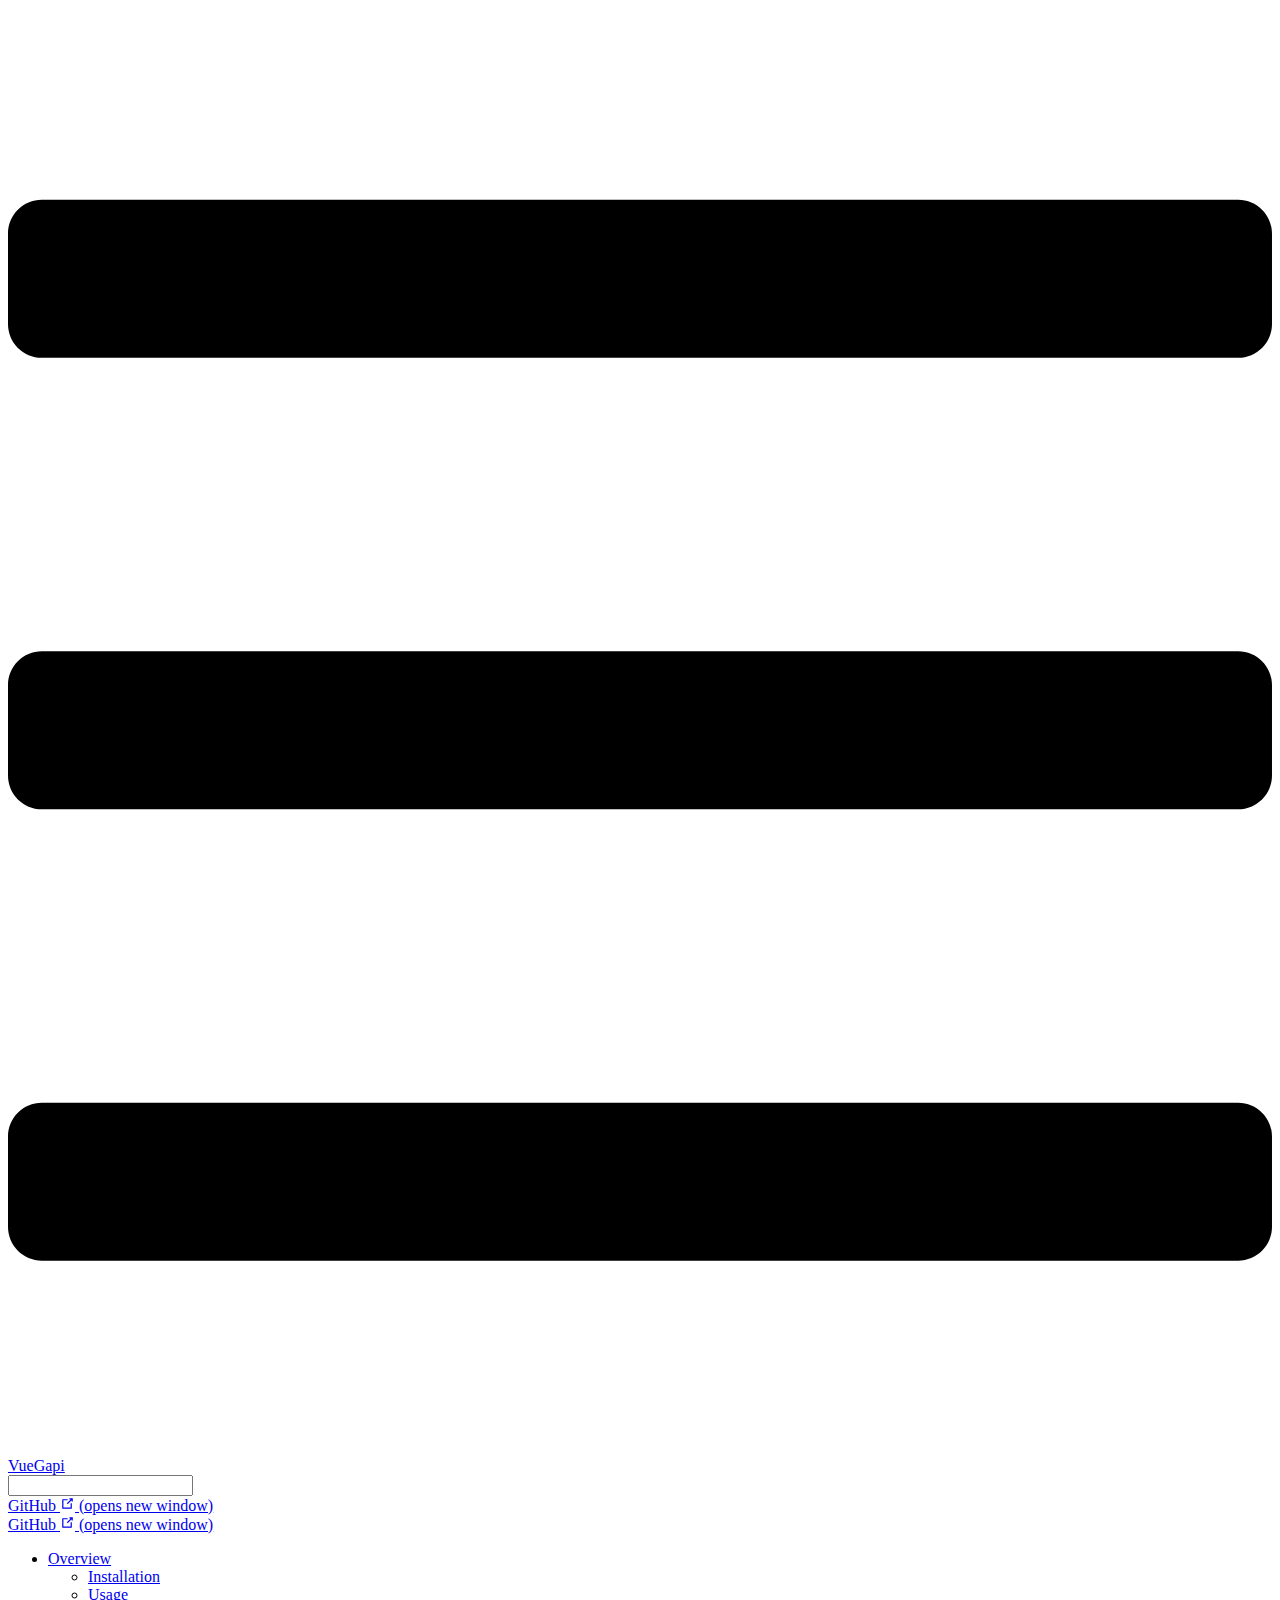
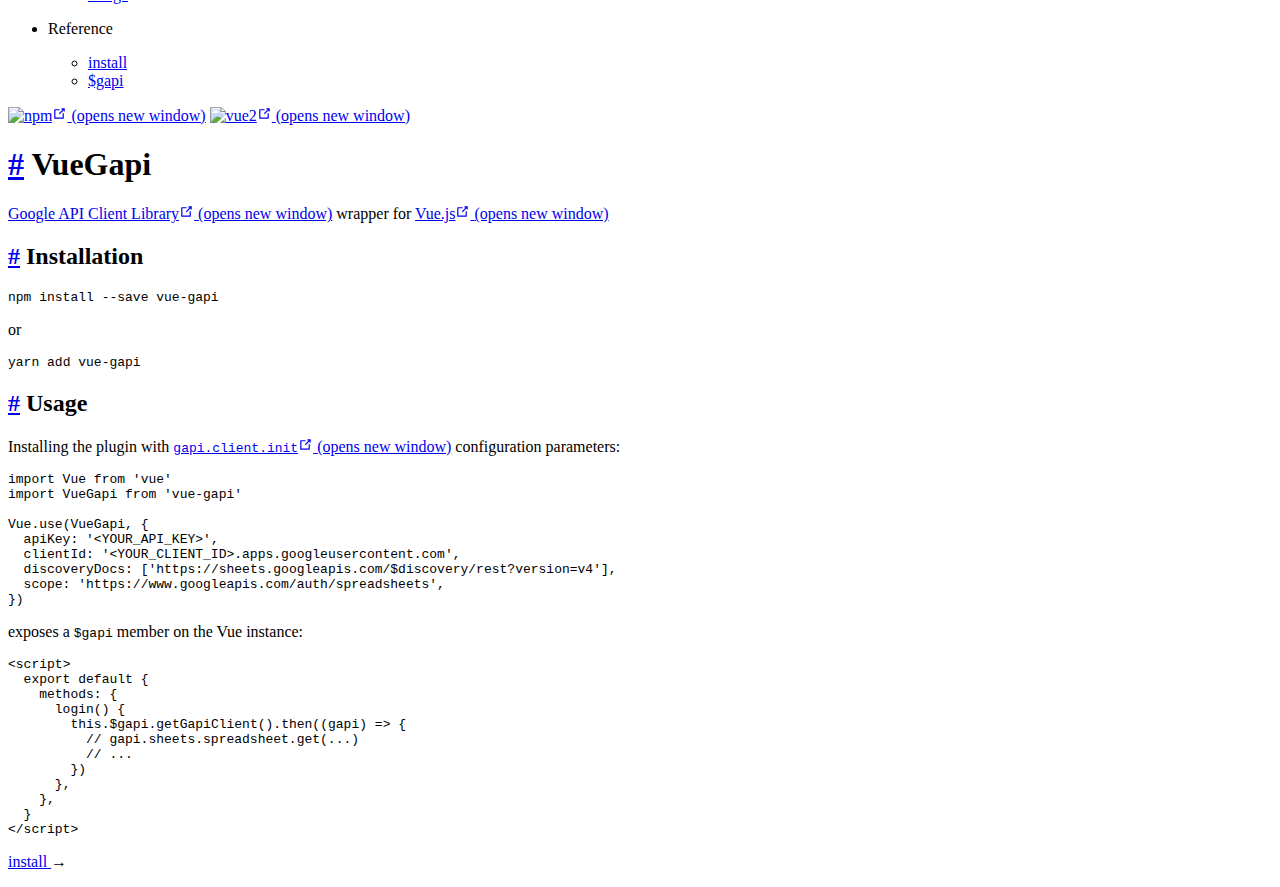
==== commit 4551a378: "deploy: cc7d68091f6950a1d8749ec42812dfc5ebd17072" ====
--- a/index.html
+++ b/index.html
@@ -8,15 +8,15 @@
     
     <meta name="description" content="Google API Client Library wrapper for Vue.js">
     
-    <link rel="preload" href="/assets/css/0.styles.992cb7aa.css" as="style"><link rel="preload" href="/assets/js/app.7afa5086.js" as="script"><link rel="preload" href="/assets/js/2.44a753d8.js" as="script"><link rel="preload" href="/assets/js/8.fcae5164.js" as="script"><link rel="prefetch" href="/assets/js/3.d9ef3586.js"><link rel="prefetch" href="/assets/js/4.09fd2c39.js"><link rel="prefetch" href="/assets/js/5.fc791712.js"><link rel="prefetch" href="/assets/js/6.ffe6f60a.js"><link rel="prefetch" href="/assets/js/7.d53d8c45.js"><link rel="prefetch" href="/assets/js/9.aefeeb3e.js">
-    <link rel="stylesheet" href="/assets/css/0.styles.992cb7aa.css">
+    <link rel="preload" href="/vue-gapi/assets/css/0.styles.4dc84fa3.css" as="style"><link rel="preload" href="/vue-gapi/assets/js/app.209bb28a.js" as="script"><link rel="preload" href="/vue-gapi/assets/js/2.44a753d8.js" as="script"><link rel="preload" href="/vue-gapi/assets/js/8.030d124a.js" as="script"><link rel="prefetch" href="/vue-gapi/assets/js/3.d9ef3586.js"><link rel="prefetch" href="/vue-gapi/assets/js/4.09fd2c39.js"><link rel="prefetch" href="/vue-gapi/assets/js/5.fc791712.js"><link rel="prefetch" href="/vue-gapi/assets/js/6.ffe6f60a.js"><link rel="prefetch" href="/vue-gapi/assets/js/7.d53d8c45.js"><link rel="prefetch" href="/vue-gapi/assets/js/9.8db47bc5.js">
+    <link rel="stylesheet" href="/vue-gapi/assets/css/0.styles.4dc84fa3.css">
   </head>
   <body>
-    <div id="app" data-server-rendered="true"><div class="theme-container"><header class="navbar"><div class="sidebar-button"><svg xmlns="http://www.w3.org/2000/svg" aria-hidden="true" role="img" viewBox="0 0 448 512" class="icon"><path fill="currentColor" d="M436 124H12c-6.627 0-12-5.373-12-12V80c0-6.627 5.373-12 12-12h424c6.627 0 12 5.373 12 12v32c0 6.627-5.373 12-12 12zm0 160H12c-6.627 0-12-5.373-12-12v-32c0-6.627 5.373-12 12-12h424c6.627 0 12 5.373 12 12v32c0 6.627-5.373 12-12 12zm0 160H12c-6.627 0-12-5.373-12-12v-32c0-6.627 5.373-12 12-12h424c6.627 0 12 5.373 12 12v32c0 6.627-5.373 12-12 12z"></path></svg></div> <a href="/" aria-current="page" class="home-link router-link-exact-active router-link-active"><!----> <span class="site-name">VueGapi</span></a> <div class="links"><div class="search-box"><input aria-label="Search" autocomplete="off" spellcheck="false" value=""> <!----></div> <nav class="nav-links can-hide"><div class="nav-item"><a href="https://github.com/vue-gapi/vue-gapi" target="_blank" rel="noopener noreferrer" class="nav-link external">
+    <div id="app" data-server-rendered="true"><div class="theme-container"><header class="navbar"><div class="sidebar-button"><svg xmlns="http://www.w3.org/2000/svg" aria-hidden="true" role="img" viewBox="0 0 448 512" class="icon"><path fill="currentColor" d="M436 124H12c-6.627 0-12-5.373-12-12V80c0-6.627 5.373-12 12-12h424c6.627 0 12 5.373 12 12v32c0 6.627-5.373 12-12 12zm0 160H12c-6.627 0-12-5.373-12-12v-32c0-6.627 5.373-12 12-12h424c6.627 0 12 5.373 12 12v32c0 6.627-5.373 12-12 12zm0 160H12c-6.627 0-12-5.373-12-12v-32c0-6.627 5.373-12 12-12h424c6.627 0 12 5.373 12 12v32c0 6.627-5.373 12-12 12z"></path></svg></div> <a href="/vue-gapi/" aria-current="page" class="home-link router-link-exact-active router-link-active"><!----> <span class="site-name">VueGapi</span></a> <div class="links"><div class="search-box"><input aria-label="Search" autocomplete="off" spellcheck="false" value=""> <!----></div> <nav class="nav-links can-hide"><div class="nav-item"><a href="https://github.com/vue-gapi/vue-gapi" target="_blank" rel="noopener noreferrer" class="nav-link external">
   GitHub
   <span><svg xmlns="http://www.w3.org/2000/svg" aria-hidden="true" focusable="false" x="0px" y="0px" viewBox="0 0 100 100" width="15" height="15" class="icon outbound"><path fill="currentColor" d="M18.8,85.1h56l0,0c2.2,0,4-1.8,4-4v-32h-8v28h-48v-48h28v-8h-32l0,0c-2.2,0-4,1.8-4,4v56C14.8,83.3,16.6,85.1,18.8,85.1z"></path> <polygon fill="currentColor" points="45.7,48.7 51.3,54.3 77.2,28.5 77.2,37.2 85.2,37.2 85.2,14.9 62.8,14.9 62.8,22.9 71.5,22.9"></polygon></svg> <span class="sr-only">(opens new window)</span></span></a></div> <!----></nav></div></header> <div class="sidebar-mask"></div> <aside class="sidebar"><nav class="nav-links"><div class="nav-item"><a href="https://github.com/vue-gapi/vue-gapi" target="_blank" rel="noopener noreferrer" class="nav-link external">
   GitHub
-  <span><svg xmlns="http://www.w3.org/2000/svg" aria-hidden="true" focusable="false" x="0px" y="0px" viewBox="0 0 100 100" width="15" height="15" class="icon outbound"><path fill="currentColor" d="M18.8,85.1h56l0,0c2.2,0,4-1.8,4-4v-32h-8v28h-48v-48h28v-8h-32l0,0c-2.2,0-4,1.8-4,4v56C14.8,83.3,16.6,85.1,18.8,85.1z"></path> <polygon fill="currentColor" points="45.7,48.7 51.3,54.3 77.2,28.5 77.2,37.2 85.2,37.2 85.2,14.9 62.8,14.9 62.8,22.9 71.5,22.9"></polygon></svg> <span class="sr-only">(opens new window)</span></span></a></div> <!----></nav>  <ul class="sidebar-links"><li><a href="/" aria-current="page" class="active sidebar-link">Overview</a><ul class="sidebar-sub-headers"><li class="sidebar-sub-header"><a href="/#installation" class="sidebar-link">Installation</a></li><li class="sidebar-sub-header"><a href="/#usage" class="sidebar-link">Usage</a></li></ul></li><li><section class="sidebar-group depth-0"><p class="sidebar-heading"><span>Reference</span> <!----></p> <ul class="sidebar-links sidebar-group-items"><li><a href="/_index.html" class="sidebar-link">install</a></li><li><a href="/GoogleAuthService/_index.html" class="sidebar-link">$gapi</a></li></ul></section></li></ul> </aside> <main class="page"> <div class="theme-default-content content__default"><p><a href="https://www.npmjs.com/package/vue-gapi" target="_blank" rel="noopener noreferrer"><img src="https://img.shields.io/npm/v/vue-gapi.svg" alt="npm"><span><svg xmlns="http://www.w3.org/2000/svg" aria-hidden="true" focusable="false" x="0px" y="0px" viewBox="0 0 100 100" width="15" height="15" class="icon outbound"><path fill="currentColor" d="M18.8,85.1h56l0,0c2.2,0,4-1.8,4-4v-32h-8v28h-48v-48h28v-8h-32l0,0c-2.2,0-4,1.8-4,4v56C14.8,83.3,16.6,85.1,18.8,85.1z"></path> <polygon fill="currentColor" points="45.7,48.7 51.3,54.3 77.2,28.5 77.2,37.2 85.2,37.2 85.2,14.9 62.8,14.9 62.8,22.9 71.5,22.9"></polygon></svg> <span class="sr-only">(opens new window)</span></span></a> <a href="https://vuejs.org/" target="_blank" rel="noopener noreferrer"><img src="https://img.shields.io/badge/vue-2.x-brightgreen.svg" alt="vue2"><span><svg xmlns="http://www.w3.org/2000/svg" aria-hidden="true" focusable="false" x="0px" y="0px" viewBox="0 0 100 100" width="15" height="15" class="icon outbound"><path fill="currentColor" d="M18.8,85.1h56l0,0c2.2,0,4-1.8,4-4v-32h-8v28h-48v-48h28v-8h-32l0,0c-2.2,0-4,1.8-4,4v56C14.8,83.3,16.6,85.1,18.8,85.1z"></path> <polygon fill="currentColor" points="45.7,48.7 51.3,54.3 77.2,28.5 77.2,37.2 85.2,37.2 85.2,14.9 62.8,14.9 62.8,22.9 71.5,22.9"></polygon></svg> <span class="sr-only">(opens new window)</span></span></a></p> <h1 id="vuegapi"><a href="#vuegapi" class="header-anchor">#</a> VueGapi</h1> <p><a href="https://github.com/google/google-api-javascript-client" target="_blank" rel="noopener noreferrer">Google API Client Library<span><svg xmlns="http://www.w3.org/2000/svg" aria-hidden="true" focusable="false" x="0px" y="0px" viewBox="0 0 100 100" width="15" height="15" class="icon outbound"><path fill="currentColor" d="M18.8,85.1h56l0,0c2.2,0,4-1.8,4-4v-32h-8v28h-48v-48h28v-8h-32l0,0c-2.2,0-4,1.8-4,4v56C14.8,83.3,16.6,85.1,18.8,85.1z"></path> <polygon fill="currentColor" points="45.7,48.7 51.3,54.3 77.2,28.5 77.2,37.2 85.2,37.2 85.2,14.9 62.8,14.9 62.8,22.9 71.5,22.9"></polygon></svg> <span class="sr-only">(opens new window)</span></span></a> wrapper for <a href="https://vuejs.org/" target="_blank" rel="noopener noreferrer">Vue.js<span><svg xmlns="http://www.w3.org/2000/svg" aria-hidden="true" focusable="false" x="0px" y="0px" viewBox="0 0 100 100" width="15" height="15" class="icon outbound"><path fill="currentColor" d="M18.8,85.1h56l0,0c2.2,0,4-1.8,4-4v-32h-8v28h-48v-48h28v-8h-32l0,0c-2.2,0-4,1.8-4,4v56C14.8,83.3,16.6,85.1,18.8,85.1z"></path> <polygon fill="currentColor" points="45.7,48.7 51.3,54.3 77.2,28.5 77.2,37.2 85.2,37.2 85.2,14.9 62.8,14.9 62.8,22.9 71.5,22.9"></polygon></svg> <span class="sr-only">(opens new window)</span></span></a></p> <h2 id="installation"><a href="#installation" class="header-anchor">#</a> Installation</h2> <div class="language-bash extra-class"><pre class="language-bash"><code><span class="token function">npm</span> <span class="token function">install</span> --save vue-gapi
+  <span><svg xmlns="http://www.w3.org/2000/svg" aria-hidden="true" focusable="false" x="0px" y="0px" viewBox="0 0 100 100" width="15" height="15" class="icon outbound"><path fill="currentColor" d="M18.8,85.1h56l0,0c2.2,0,4-1.8,4-4v-32h-8v28h-48v-48h28v-8h-32l0,0c-2.2,0-4,1.8-4,4v56C14.8,83.3,16.6,85.1,18.8,85.1z"></path> <polygon fill="currentColor" points="45.7,48.7 51.3,54.3 77.2,28.5 77.2,37.2 85.2,37.2 85.2,14.9 62.8,14.9 62.8,22.9 71.5,22.9"></polygon></svg> <span class="sr-only">(opens new window)</span></span></a></div> <!----></nav>  <ul class="sidebar-links"><li><a href="/vue-gapi/" aria-current="page" class="active sidebar-link">Overview</a><ul class="sidebar-sub-headers"><li class="sidebar-sub-header"><a href="/vue-gapi/#installation" class="sidebar-link">Installation</a></li><li class="sidebar-sub-header"><a href="/vue-gapi/#usage" class="sidebar-link">Usage</a></li></ul></li><li><section class="sidebar-group depth-0"><p class="sidebar-heading"><span>Reference</span> <!----></p> <ul class="sidebar-links sidebar-group-items"><li><a href="/vue-gapi/_index.html" class="sidebar-link">install</a></li><li><a href="/vue-gapi/GoogleAuthService/_index.html" class="sidebar-link">$gapi</a></li></ul></section></li></ul> </aside> <main class="page"> <div class="theme-default-content content__default"><p><a href="https://www.npmjs.com/package/vue-gapi" target="_blank" rel="noopener noreferrer"><img src="https://img.shields.io/npm/v/vue-gapi.svg" alt="npm"><span><svg xmlns="http://www.w3.org/2000/svg" aria-hidden="true" focusable="false" x="0px" y="0px" viewBox="0 0 100 100" width="15" height="15" class="icon outbound"><path fill="currentColor" d="M18.8,85.1h56l0,0c2.2,0,4-1.8,4-4v-32h-8v28h-48v-48h28v-8h-32l0,0c-2.2,0-4,1.8-4,4v56C14.8,83.3,16.6,85.1,18.8,85.1z"></path> <polygon fill="currentColor" points="45.7,48.7 51.3,54.3 77.2,28.5 77.2,37.2 85.2,37.2 85.2,14.9 62.8,14.9 62.8,22.9 71.5,22.9"></polygon></svg> <span class="sr-only">(opens new window)</span></span></a> <a href="https://vuejs.org/" target="_blank" rel="noopener noreferrer"><img src="https://img.shields.io/badge/vue-2.x-brightgreen.svg" alt="vue2"><span><svg xmlns="http://www.w3.org/2000/svg" aria-hidden="true" focusable="false" x="0px" y="0px" viewBox="0 0 100 100" width="15" height="15" class="icon outbound"><path fill="currentColor" d="M18.8,85.1h56l0,0c2.2,0,4-1.8,4-4v-32h-8v28h-48v-48h28v-8h-32l0,0c-2.2,0-4,1.8-4,4v56C14.8,83.3,16.6,85.1,18.8,85.1z"></path> <polygon fill="currentColor" points="45.7,48.7 51.3,54.3 77.2,28.5 77.2,37.2 85.2,37.2 85.2,14.9 62.8,14.9 62.8,22.9 71.5,22.9"></polygon></svg> <span class="sr-only">(opens new window)</span></span></a></p> <h1 id="vuegapi"><a href="#vuegapi" class="header-anchor">#</a> VueGapi</h1> <p><a href="https://github.com/google/google-api-javascript-client" target="_blank" rel="noopener noreferrer">Google API Client Library<span><svg xmlns="http://www.w3.org/2000/svg" aria-hidden="true" focusable="false" x="0px" y="0px" viewBox="0 0 100 100" width="15" height="15" class="icon outbound"><path fill="currentColor" d="M18.8,85.1h56l0,0c2.2,0,4-1.8,4-4v-32h-8v28h-48v-48h28v-8h-32l0,0c-2.2,0-4,1.8-4,4v56C14.8,83.3,16.6,85.1,18.8,85.1z"></path> <polygon fill="currentColor" points="45.7,48.7 51.3,54.3 77.2,28.5 77.2,37.2 85.2,37.2 85.2,14.9 62.8,14.9 62.8,22.9 71.5,22.9"></polygon></svg> <span class="sr-only">(opens new window)</span></span></a> wrapper for <a href="https://vuejs.org/" target="_blank" rel="noopener noreferrer">Vue.js<span><svg xmlns="http://www.w3.org/2000/svg" aria-hidden="true" focusable="false" x="0px" y="0px" viewBox="0 0 100 100" width="15" height="15" class="icon outbound"><path fill="currentColor" d="M18.8,85.1h56l0,0c2.2,0,4-1.8,4-4v-32h-8v28h-48v-48h28v-8h-32l0,0c-2.2,0-4,1.8-4,4v56C14.8,83.3,16.6,85.1,18.8,85.1z"></path> <polygon fill="currentColor" points="45.7,48.7 51.3,54.3 77.2,28.5 77.2,37.2 85.2,37.2 85.2,14.9 62.8,14.9 62.8,22.9 71.5,22.9"></polygon></svg> <span class="sr-only">(opens new window)</span></span></a></p> <h2 id="installation"><a href="#installation" class="header-anchor">#</a> Installation</h2> <div class="language-bash extra-class"><pre class="language-bash"><code><span class="token function">npm</span> <span class="token function">install</span> --save vue-gapi
 </code></pre></div><p>or</p> <div class="language-bash extra-class"><pre class="language-bash"><code><span class="token function">yarn</span> <span class="token function">add</span> vue-gapi
 </code></pre></div><h2 id="usage"><a href="#usage" class="header-anchor">#</a> Usage</h2> <p>Installing the plugin with <a href="https://github.com/google/google-api-javascript-client/blob/master/docs/reference.md#----gapiclientinitargs--" target="_blank" rel="noopener noreferrer"><code>gapi.client.init</code><span><svg xmlns="http://www.w3.org/2000/svg" aria-hidden="true" focusable="false" x="0px" y="0px" viewBox="0 0 100 100" width="15" height="15" class="icon outbound"><path fill="currentColor" d="M18.8,85.1h56l0,0c2.2,0,4-1.8,4-4v-32h-8v28h-48v-48h28v-8h-32l0,0c-2.2,0-4,1.8-4,4v56C14.8,83.3,16.6,85.1,18.8,85.1z"></path> <polygon fill="currentColor" points="45.7,48.7 51.3,54.3 77.2,28.5 77.2,37.2 85.2,37.2 85.2,14.9 62.8,14.9 62.8,22.9 71.5,22.9"></polygon></svg> <span class="sr-only">(opens new window)</span></span></a> configuration parameters:</p> <div class="language-js extra-class"><pre class="language-js"><code><span class="token keyword">import</span> Vue <span class="token keyword">from</span> <span class="token string">'vue'</span>
 <span class="token keyword">import</span> VueGapi <span class="token keyword">from</span> <span class="token string">'vue-gapi'</span>
@@ -39,11 +39,11 @@
     <span class="token punctuation">}</span><span class="token punctuation">,</span>
   <span class="token punctuation">}</span>
 </span></span><span class="token tag"><span class="token tag"><span class="token punctuation">&lt;/</span>script</span><span class="token punctuation">&gt;</span></span>
-</code></pre></div></div> <footer class="page-edit"><!----> <!----></footer> <div class="page-nav"><p class="inner"><!----> <span class="next"><a href="/_index.html">
+</code></pre></div></div> <footer class="page-edit"><!----> <!----></footer> <div class="page-nav"><p class="inner"><!----> <span class="next"><a href="/vue-gapi/_index.html">
         install
       </a>
       →
     </span></p></div> </main></div><div class="global-ui"></div></div>
-    <script src="/assets/js/app.7afa5086.js" defer></script><script src="/assets/js/2.44a753d8.js" defer></script><script src="/assets/js/8.fcae5164.js" defer></script>
+    <script src="/vue-gapi/assets/js/app.209bb28a.js" defer></script><script src="/vue-gapi/assets/js/2.44a753d8.js" defer></script><script src="/vue-gapi/assets/js/8.030d124a.js" defer></script>
   </body>
 </html>
